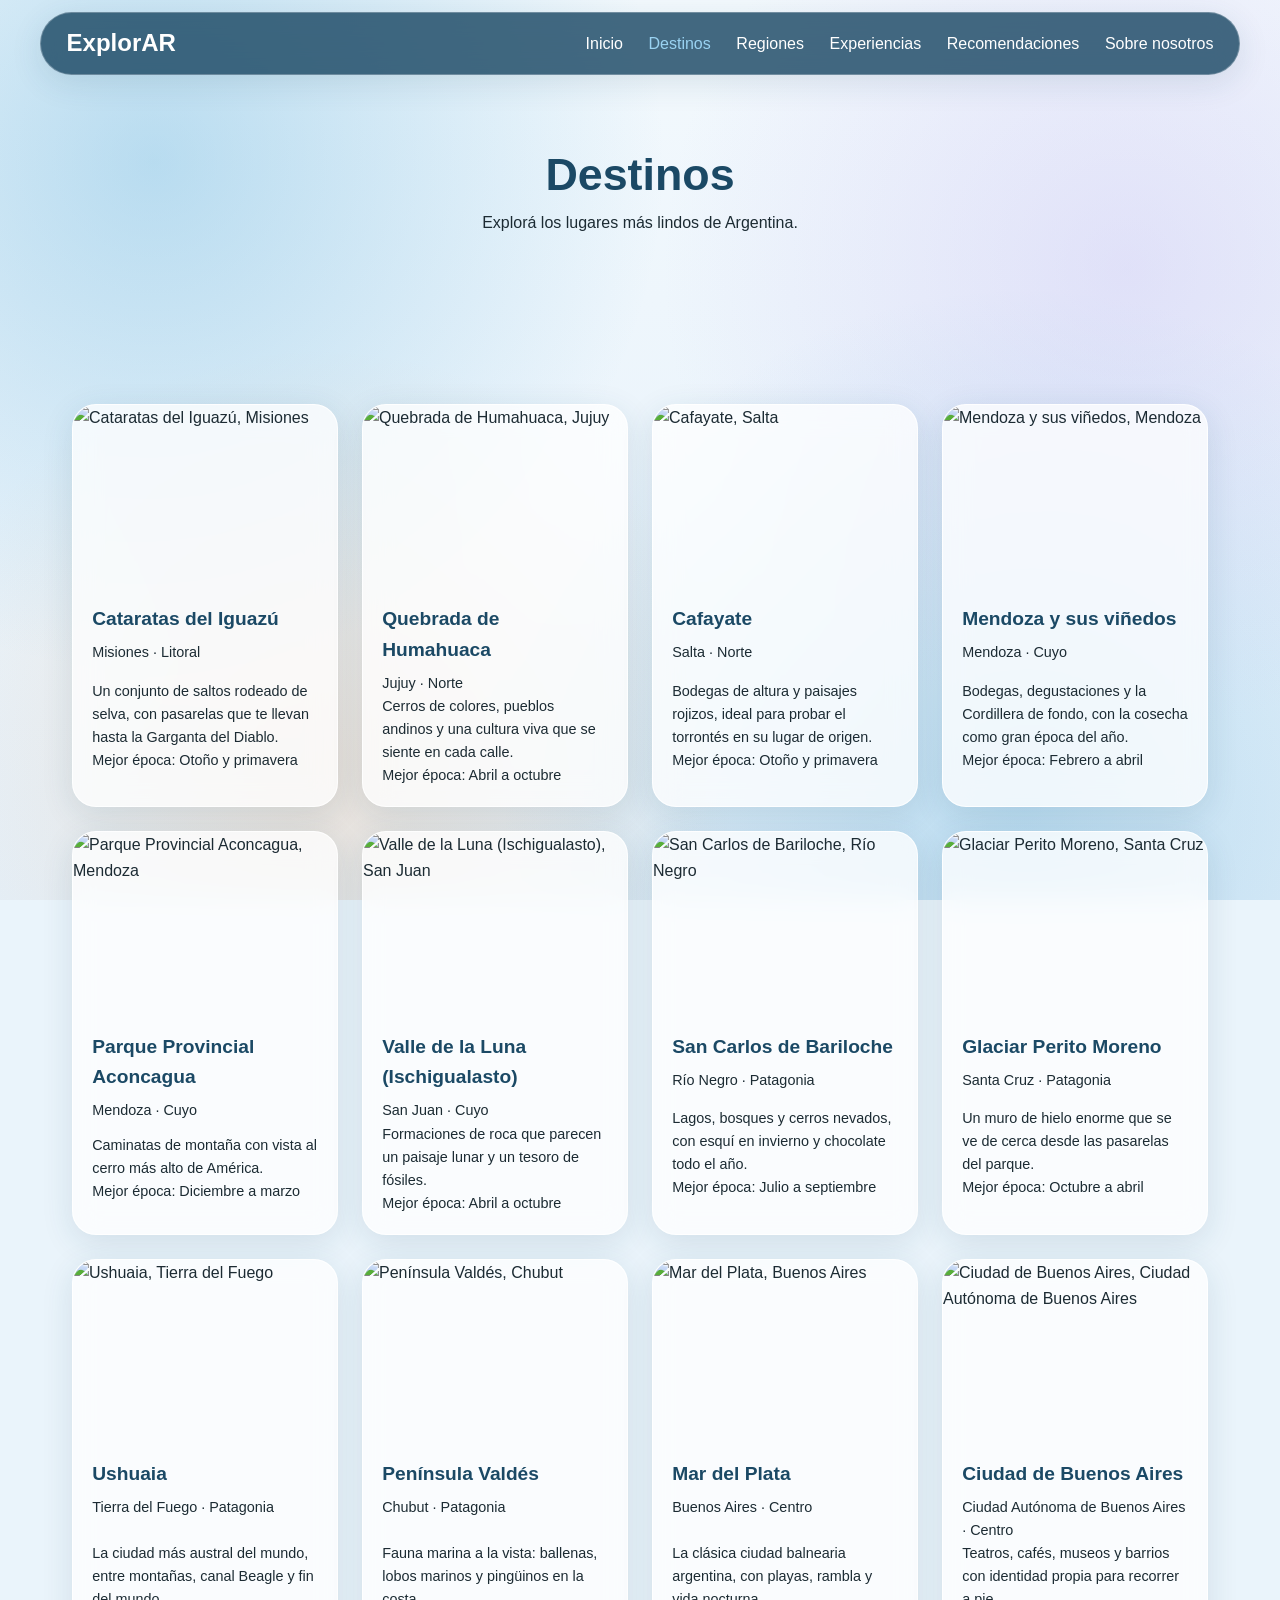
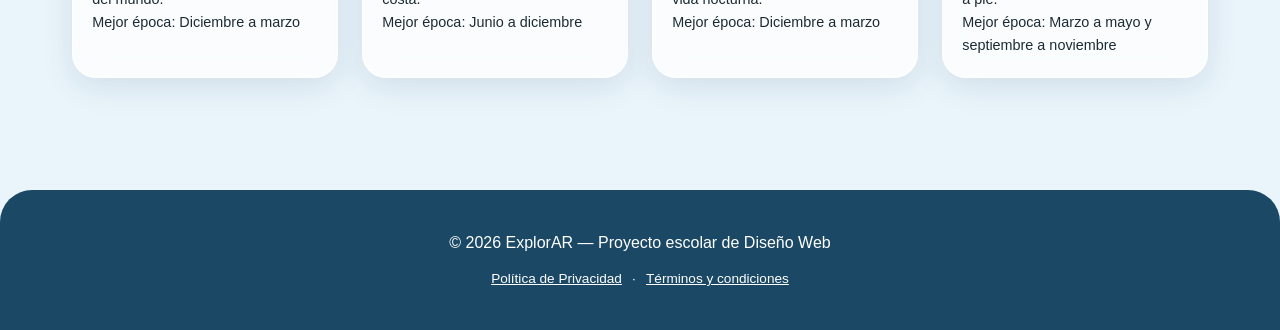
==== destinos.html @ 13de8ab7 "destinos" ====
<!DOCTYPE html>
<html lang="es">
<head>
<meta charset="UTF-8">
<meta name="viewport" content="width=device-width, initial-scale=1.0">
<title>Destinos - ExplorAR</title>
<link rel="icon" href="img/favicon.ico">
<link rel="stylesheet" href="style.css">
</head>
<body>

<header>
  <nav>
    <a href="index.html" class="logo">ExplorAR</a>
    <button class="menu-toggle" aria-label="Abrir menú">☰</button>
    <ul class="nav-links">
      <li><a href="index.html">Inicio</a></li>
      <li><a href="destinos.html" class="active">Destinos</a></li>
      <li><a href="regiones.html">Regiones</a></li>
      <li><a href="experiencias.html">Experiencias</a></li>
      <li><a href="recomendaciones.html">Recomendaciones</a></li>
      <li><a href="sobre-nosotros.html">Sobre nosotros</a></li>
    </ul>
  </nav>
</header>

<main>
  <section class="intro">
    <div class="section-intro">
      <h1>Destinos</h1>
      <p>Explorá los lugares más lindos de Argentina.</p>
    </div>
  </section>

  <section>
    <div class="card-grid" id="destinos-grid">
      <!-- se completa con JS -->
    </div>
  </section>
</main>

<footer>
  <p>&copy; 2026 ExplorAR — Proyecto escolar de Diseño Web</p>
  <div class="footer-links">
    <a href="privacidad.html">Política de Privacidad</a> ·
    <a href="terminos.html">Términos y condiciones</a>
  </div>
</footer>

<button id="volver-arriba" aria-label="Volver arriba">↑</button>

<script src="script.js"></script>
</body>
</html>
---- style.css ----
/* =========================================================
   EXPLORAR - style.css
   Estética: fondos translúcidos tipo "vidrio", burbujas de
   color y esquinas muy redondeadas.
   ========================================================= */

/* ===== RESET ===== */
* {
  margin: 0;
  padding: 0;
  box-sizing: border-box;
}

html {
  scroll-behavior: smooth;
}

body {
  font-family: 'Poppins', 'Segoe UI', sans-serif;
  color: var(--text-dark);
  background-color: #EAF4FB;
  line-height: 1.6;
  overflow-x: hidden;
  position: relative;
}

/* Burbujas de color detrás de todo el sitio.
   Sirven para que el efecto "vidrio" de las tarjetas se note. */
body::before {
  content: "";
  position: fixed;
  inset: 0;
  z-index: -1;
  background:
    radial-gradient(circle at 12% 18%, rgba(79,168,216,0.35) 0, transparent 38%),
    radial-gradient(circle at 88% 30%, rgba(190,175,240,0.30) 0, transparent 36%),
    radial-gradient(circle at 25% 85%, rgba(242,153,74,0.18) 0, transparent 34%),
    radial-gradient(circle at 80% 90%, rgba(79,168,216,0.28) 0, transparent 40%),
    linear-gradient(180deg, #F3F9FD 0%, #E4F0FA 100%);
}

img {
  max-width: 100%;
  display: block;
}

a {
  text-decoration: none;
  color: inherit;
}

ul {
  list-style: none;
}

button {
  font-family: inherit;
  cursor: pointer;
}

/* ===== PALETA DE COLORES ===== */
:root {
  --celeste-principal: #4FA8D8;
  --azul-profundo: #1B4965;
  --naranja-acento: #F2994A;
  --lavanda-suave: #BEAFF0;
  --gris-claro: #F4F7F9;
  --bg-light: #FFFFFF;
  --text-dark: #1C2B33;
  --text-light: #FFFFFF;

  /* Estilo "vidrio" */
  --vidrio: rgba(255, 255, 255, 0.55);
  --vidrio-fuerte: rgba(255, 255, 255, 0.75);
  --vidrio-borde: rgba(255, 255, 255, 0.85);
  --sombra-vidrio: 0 8px 32px rgba(27, 73, 101, 0.12);
  --radio-grande: 32px;
  --radio-medio: 24px;
}

/* ===== TIPOGRAFIA BASE ===== */
h1, h2, h3 {
  font-family: 'Poppins', sans-serif;
  font-weight: 600;
  color: var(--azul-profundo);
}

h1 { font-size: 2.8rem; }
h2 { font-size: 2rem; margin-bottom: 1rem; }
h3 { font-size: 1.2rem; }

p {
  font-size: 1rem;
  color: var(--text-dark);
}

/* ===== BOTONES (se mantienen igual que antes) ===== */
.btn-primary {
  display: inline-block;
  background-color: var(--naranja-acento);
  color: var(--text-light);
  padding: 0.8rem 1.8rem;
  border-radius: 30px;
  font-weight: 600;
  border: none;
  transition: background-color 0.3s ease;
}

.btn-primary:hover {
  background-color: var(--celeste-principal);
}

.btn-secondary {
  display: inline-block;
  background-color: transparent;
  color: var(--azul-profundo);
  border: 2px solid var(--azul-profundo);
  padding: 0.6rem 1.4rem;
  border-radius: 30px;
  font-weight: 600;
  transition: all 0.3s ease;
}

.btn-secondary:hover {
  background-color: var(--azul-profundo);
  color: var(--text-light);
}

/* accesibilidad: foco visible */
a:focus-visible, button:focus-visible, input:focus-visible, select:focus-visible {
  outline: 3px solid var(--naranja-acento);
  outline-offset: 2px;
}

/* ===== HEADER / NAV (cápsula flotante) ===== */
header {
  position: sticky;
  top: 12px;
  z-index: 100;
  width: calc(100% - 2rem);
  max-width: 1200px;
  margin: 12px auto 0;
  padding: 0.7rem 1.6rem;
  background-color: rgba(27, 73, 101, 0.82);
  backdrop-filter: blur(14px);
  -webkit-backdrop-filter: blur(14px);
  border: 1px solid rgba(255, 255, 255, 0.25);
  border-radius: 999px;
  box-shadow: var(--sombra-vidrio);
}

nav {
  display: flex;
  align-items: center;
  justify-content: space-between;
  position: relative;
}

.logo {
  font-size: 1.5rem;
  font-weight: 700;
  color: var(--text-light);
}

.nav-links {
  display: flex;
  gap: 1.6rem;
}

.nav-links a {
  color: var(--text-light);
  font-weight: 500;
  transition: color 0.3s ease;
}

.nav-links a:hover,
.nav-links a.active {
  color: #9AD3F2;
}

.menu-toggle {
  display: none;
  background: none;
  border: none;
  font-size: 1.8rem;
  color: var(--text-light);
}

@media (max-width: 768px) {
  header { padding: 0.6rem 1.2rem; }

  .menu-toggle { display: block; }

  .nav-links {
    display: none;
    flex-direction: column;
    position: absolute;
    top: calc(100% + 1rem);
    left: -0.6rem;
    right: -0.6rem;
    background-color: rgba(27, 73, 101, 0.92);
    backdrop-filter: blur(14px);
    -webkit-backdrop-filter: blur(14px);
    border-radius: var(--radio-medio);
    padding: 1.2rem 1.6rem;
    gap: 1rem;
    box-shadow: var(--sombra-vidrio);
  }

  .nav-links.active { display: flex; }
}

/* ===== FOOTER ===== */
footer {
  background-color: var(--azul-profundo);
  color: var(--text-light);
  text-align: center;
  padding: 2.5rem 2rem;
  margin-top: 3rem;
  border-radius: var(--radio-grande) var(--radio-grande) 0 0;
}

footer p { color: var(--text-light); }

.social-icons {
  display: flex;
  justify-content: center;
  gap: 1.2rem;
  margin-top: 1rem;
}

.social-icons a {
  color: var(--text-light);
  border: 1px solid var(--text-light);
  border-radius: 50%;
  width: 36px;
  height: 36px;
  display: flex;
  align-items: center;
  justify-content: center;
  font-size: 0.8rem;
  transition: background-color 0.3s ease;
}

.social-icons a:hover { background-color: var(--celeste-principal); }

.footer-links {
  margin-top: 0.8rem;
  font-size: 0.85rem;
}

.footer-links a { text-decoration: underline; margin: 0 0.4rem; }

/* ===== SECCIONES GENERALES ===== */
main section {
  padding: 4rem 2rem;
  max-width: 1200px;
  margin: 0 auto;
}

/* Sección "vidrio": panel translúcido redondeado */
main section.alt {
  background: var(--vidrio);
  backdrop-filter: blur(16px);
  -webkit-backdrop-filter: blur(16px);
  border: 1px solid var(--vidrio-borde);
  border-radius: var(--radio-grande);
  box-shadow: var(--sombra-vidrio);
  margin: 1.5rem auto;
  width: calc(100% - 2rem);
}

main section h2 { text-align: center; margin-bottom: 2.5rem; }

.section-intro {
  max-width: 700px;
  margin: 0 auto 2.5rem;
  text-align: center;
}

/* ===== HERO ===== */
/* "main section.hero" para ganarle a "main section" en especificidad */
main section.hero {
  width: calc(100% - 2rem);
  margin: 1.2rem auto 0;
  padding: 8rem 2rem;
  border-radius: var(--radio-grande);
  background: linear-gradient(rgba(27,73,101,0.55), rgba(27,73,101,0.55)),
              url('img/hero-bg.jpg') center/cover no-repeat;
  background-color: var(--azul-profundo);
  color: var(--text-light);
  text-align: center;
  box-shadow: var(--sombra-vidrio);
}

.hero h1 { color: var(--text-light); font-size: 3.5rem; font-weight: 500; }
.hero p { color: var(--text-light); font-size: 1.3rem; margin: 1rem 0 2rem; }

main section.page-hero {
  width: calc(100% - 2rem);
  margin: 1.2rem auto 0;
  padding: 4.5rem 2rem;
  border-radius: var(--radio-grande);
  background: linear-gradient(rgba(27,73,101,0.65), rgba(27,73,101,0.65)),
              url('img/hero-bg.jpg') center/cover no-repeat;
  background-color: var(--azul-profundo);
  color: var(--text-light);
  text-align: center;
  box-shadow: var(--sombra-vidrio);
}
.page-hero h1 { color: var(--text-light); font-weight: 500; }
.page-hero p { color: var(--text-light); }

/* ===== TARJETAS (vidrio) ===== */
.card-grid {
  display: grid;
  grid-template-columns: repeat(auto-fit, minmax(260px, 1fr));
  gap: 1.5rem;
}

.card {
  position: relative;
  background: var(--vidrio-fuerte);
  backdrop-filter: blur(14px);
  -webkit-backdrop-filter: blur(14px);
  border: 1px solid var(--vidrio-borde);
  border-radius: var(--radio-medio);
  overflow: hidden;
  box-shadow: var(--sombra-vidrio);
  transition: transform 0.3s ease;
  display: flex;
  flex-direction: column;
}

.card:hover { transform: translateY(-6px); }

.card img { height: 180px; width: 100%; object-fit: cover; }

.card-content { padding: 1.2rem; flex: 1; display: flex; flex-direction: column; }

.card-content h3 { color: var(--azul-profundo); margin-bottom: 0.4rem; }

.card-content p { font-size: 0.9rem; flex: 1; }

.card-meta {
  font-size: 0.8rem;
  color: #2A7BA8;
  font-weight: 600;
  margin-bottom: 0.4rem;
}

.card-content .btn-secondary,
.card-content .btn-primary {
  margin-top: 0.8rem;
  align-self: flex-start;
  font-size: 0.85rem;
  padding: 0.5rem 1.1rem;
}

/* Botón de favorito: burbuja de vidrio sobre la foto */
.fav-btn {
  position: absolute;
  top: 0.7rem;
  right: 0.7rem;
  z-index: 2;
  width: 38px;
  height: 38px;
  display: flex;
  align-items: center;
  justify-content: center;
  background: rgba(255, 255, 255, 0.7);
  backdrop-filter: blur(8px);
  -webkit-backdrop-filter: blur(8px);
  border: 1px solid var(--vidrio-borde);
  border-radius: 50%;
  font-size: 1.15rem;
  color: var(--azul-profundo);
}

/* ===== CTA FINAL ===== */
main section.cta {
  width: calc(100% - 2rem);
  margin: 1.5rem auto 0;
  text-align: center;
  background-color: var(--azul-profundo);
  color: var(--text-light);
  border-radius: var(--radio-grande);
}
.cta h2 { color: var(--text-light); }

/* ===== BUSCADOR Y FILTROS (destinos.html) ===== */
.filtros {
  display: flex;
  flex-wrap: wrap;
  gap: 0.8rem;
  margin: 0 auto 2rem;
  padding: 0.8rem;
  justify-content: center;
  background: var(--vidrio);
  backdrop-filter: blur(14px);
  -webkit-backdrop-filter: blur(14px);
  border: 1px solid var(--vidrio-borde);
  border-radius: 999px;
  box-shadow: var(--sombra-vidrio);
}

.filtros input,
.filtros select {
  padding: 0.6rem 1.1rem;
  border-radius: 999px;
  border: 1px solid rgba(27, 73, 101, 0.2);
  background: rgba(255, 255, 255, 0.8);
  font-size: 0.95rem;
  color: var(--text-dark);
}

.filtros input { flex: 1; min-width: 200px; }

@media (max-width: 700px) {
  .filtros { border-radius: var(--radio-medio); }
}

.no-resultados {
  text-align: center;
  padding: 2rem;
  color: var(--azul-profundo);
  font-weight: 600;
}

/* ===== REGIONES ===== */
.region-card {
  background: var(--vidrio-fuerte);
  backdrop-filter: blur(14px);
  -webkit-backdrop-filter: blur(14px);
  border: 1px solid var(--vidrio-borde);
  border-radius: var(--radio-grande);
  overflow: hidden;
  box-shadow: var(--sombra-vidrio);
  margin-bottom: 1.5rem;
  display: grid;
  grid-template-columns: 1fr 1.4fr;
}

.region-card img { height: 100%; object-fit: cover; }

.region-card .region-content { padding: 1.8rem; }

.region-card .region-content ul { margin: 0.8rem 0; padding-left: 1.2rem; list-style: disc; }

@media (max-width: 700px) {
  .region-card { grid-template-columns: 1fr; }
  .region-card img { height: 200px; }
}

/* ===== EXPERIENCIAS ===== */
.experiencia-tabs {
  display: flex;
  flex-wrap: wrap;
  justify-content: center;
  gap: 0.7rem;
  margin-bottom: 2.5rem;
}

.tab-btn {
  background: var(--vidrio-fuerte);
  border: 1px solid var(--vidrio-borde);
  padding: 0.6rem 1.2rem;
  border-radius: 999px;
  font-weight: 600;
  color: var(--azul-profundo);
  transition: background-color 0.3s ease, color 0.3s ease;
}

.tab-btn:hover { background: rgba(79, 168, 216, 0.25); }

.tab-btn.active {
  background-color: var(--azul-profundo);
  color: var(--text-light);
  border-color: var(--azul-profundo);
}

/* ===== ENCONTRA TU DESTINO ===== */
.finder {
  background: var(--vidrio);
  backdrop-filter: blur(16px);
  -webkit-backdrop-filter: blur(16px);
  border: 1px solid var(--vidrio-borde);
  border-radius: var(--radio-grande);
  box-shadow: var(--sombra-vidrio);
  padding: 2.5rem;
}

.finder-form {
  display: grid;
  grid-template-columns: repeat(auto-fit, minmax(180px, 1fr));
  gap: 1.2rem;
  margin-bottom: 2rem;
}

.finder-form label {
  display: block;
  font-weight: 600;
  margin-bottom: 0.4rem;
  color: var(--azul-profundo);
  font-size: 0.9rem;
}

.finder-form select {
  width: 100%;
  padding: 0.7rem 1rem;
  border-radius: 999px;
  border: 1px solid rgba(27, 73, 101, 0.2);
  background: rgba(255, 255, 255, 0.85);
  color: var(--text-dark);
}

.finder-actions { text-align: center; }

#finder-resultados { margin-top: 2rem; }

/* ===== RECOMENDACIONES ===== */
.recomendacion {
  display: grid;
  grid-template-columns: 1fr 1.6fr;
  gap: 1.5rem;
  background: var(--vidrio-fuerte);
  backdrop-filter: blur(14px);
  -webkit-backdrop-filter: blur(14px);
  border: 1px solid var(--vidrio-borde);
  border-radius: var(--radio-grande);
  box-shadow: var(--sombra-vidrio);
  padding: 1.5rem;
  margin-bottom: 1.5rem;
}

.recomendacion img { border-radius: var(--radio-medio); height: 100%; object-fit: cover; }

.recomendacion .autor {
  font-size: 0.85rem;
  font-style: italic;
  color: #2A7BA8;
  margin-top: 0.5rem;
}

@media (max-width: 700px) {
  .recomendacion { grid-template-columns: 1fr; }
  .recomendacion img { height: 200px; }
}

/* ===== SOBRE NOSOTROS ===== */
.equipo-grid {
  display: grid;
  grid-template-columns: repeat(auto-fit, minmax(240px, 1fr));
  gap: 1.5rem;
}

.integrante {
  text-align: center;
  background: var(--vidrio-fuerte);
  backdrop-filter: blur(14px);
  -webkit-backdrop-filter: blur(14px);
  border: 1px solid var(--vidrio-borde);
  border-radius: var(--radio-grande);
  box-shadow: var(--sombra-vidrio);
  padding: 1.8rem 1.5rem;
}

.avatar {
  width: 100px;
  height: 100px;
  border-radius: 50%;
  background: linear-gradient(135deg, var(--celeste-principal), var(--lavanda-suave));
  color: var(--text-light);
  display: flex;
  align-items: center;
  justify-content: center;
  font-size: 2rem;
  font-weight: 700;
  margin: 0 auto 1rem;
}

.integrante .rol {
  color: #B85E0F;
  font-weight: 600;
  font-size: 0.9rem;
  margin-bottom: 0.5rem;
}

.frase-final {
  text-align: center;
  font-size: 1.3rem;
  font-style: italic;
  color: var(--azul-profundo);
  margin-top: 3rem;
}

/* ===== PRIVACIDAD / TERMINOS ===== */
.legal h2 { text-align: left; margin-top: 2rem; }
.legal p, .legal ul { margin-bottom: 1rem; }
.legal ul { padding-left: 1.4rem; list-style: disc; }

/* ===== VIDEO RESPONSIVE ===== */
.video-wrapper {
  position: relative;
  padding-bottom: 56.25%;
  height: 0;
  overflow: hidden;
  border-radius: var(--radio-grande);
  max-width: 800px;
  margin: 0 auto;
  box-shadow: var(--sombra-vidrio);
}

.video-wrapper iframe {
  position: absolute;
  top: 0; left: 0;
  width: 100%; height: 100%;
  border: none;
}

/* ===== BOTON VOLVER ARRIBA ===== */
#volver-arriba {
  position: fixed;
  bottom: 1.5rem;
  right: 1.5rem;
  background-color: var(--naranja-acento);
  color: var(--text-light);
  border: none;
  width: 46px;
  height: 46px;
  border-radius: 50%;
  font-size: 1.2rem;
  display: none;
  z-index: 200;
  box-shadow: var(--sombra-vidrio);
}

#volver-arriba.visible { display: block; }

/* ===== MODAL ===== */
.modal-overlay {
  display: none;
  position: fixed;
  inset: 0;
  background-color: rgba(27, 73, 101, 0.45);
  backdrop-filter: blur(6px);
  -webkit-backdrop-filter: blur(6px);
  align-items: center;
  justify-content: center;
  z-index: 300;
  padding: 1rem;
}

.modal-overlay.visible { display: flex; }

.modal-box {
  background: rgba(255, 255, 255, 0.88);
  backdrop-filter: blur(16px);
  -webkit-backdrop-filter: blur(16px);
  border: 1px solid var(--vidrio-borde);
  border-radius: var(--radio-grande);
  max-width: 500px;
  width: 100%;
  padding: 1.5rem;
  position: relative;
  max-height: 85vh;
  overflow-y: auto;
  box-shadow: var(--sombra-vidrio);
}

.modal-close {
  position: absolute;
  top: 0.8rem;
  right: 0.8rem;
  z-index: 2;
  width: 36px;
  height: 36px;
  background: rgba(255, 255, 255, 0.8);
  border: none;
  border-radius: 50%;
  font-size: 1.1rem;
  color: var(--azul-profundo);
}

.modal-box img {
  border-radius: var(--radio-medio);
  margin-bottom: 1rem;
  height: 220px;
  width: 100%;
  object-fit: cover;
}

/* ===== RESPALDO si el navegador no soporta backdrop-filter ===== */
@supports not ((backdrop-filter: blur(1px)) or (-webkit-backdrop-filter: blur(1px))) {
  :root {
    --vidrio: rgba(255, 255, 255, 0.85);
    --vidrio-fuerte: rgba(255, 255, 255, 0.95);
  }
}

/* ===== MOVIMIENTO REDUCIDO (accesibilidad) ===== */
@media (prefers-reduced-motion: reduce) {
  * { transition: none !important; scroll-behavior: auto !important; }
}
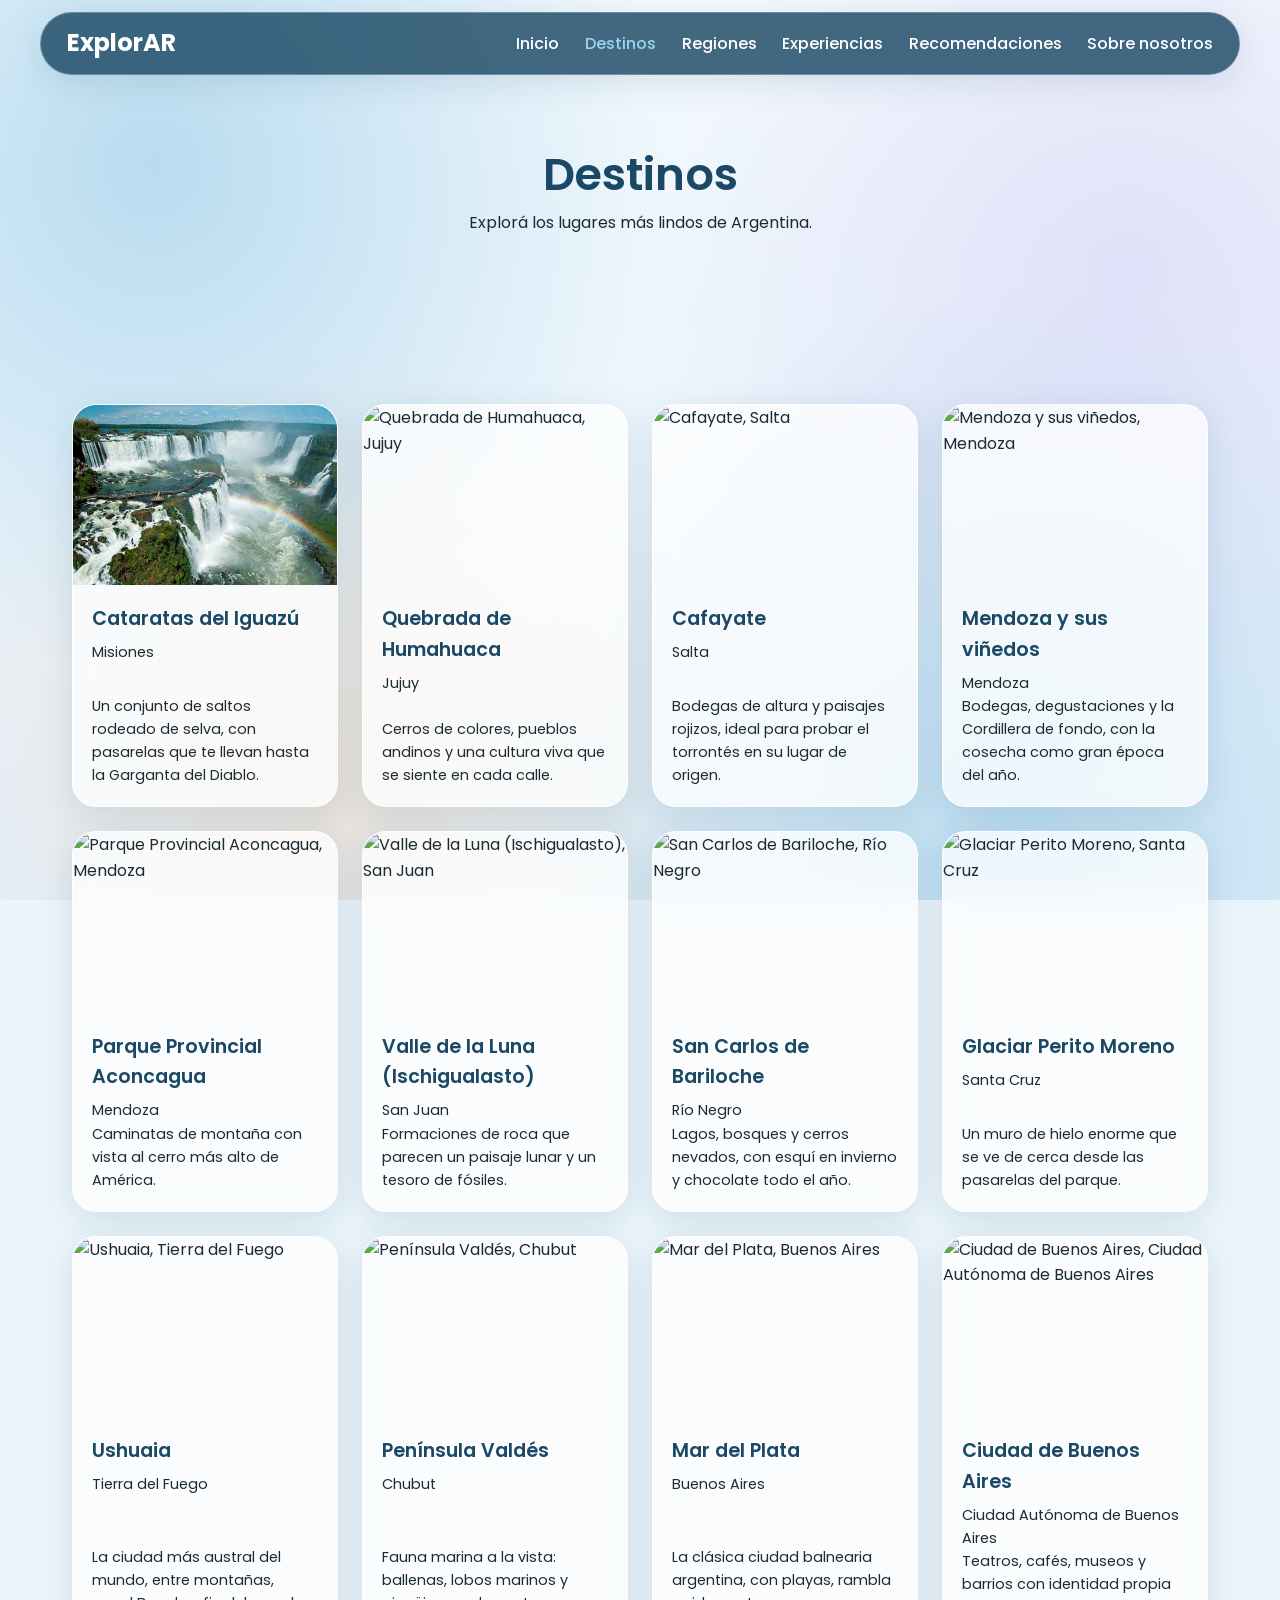
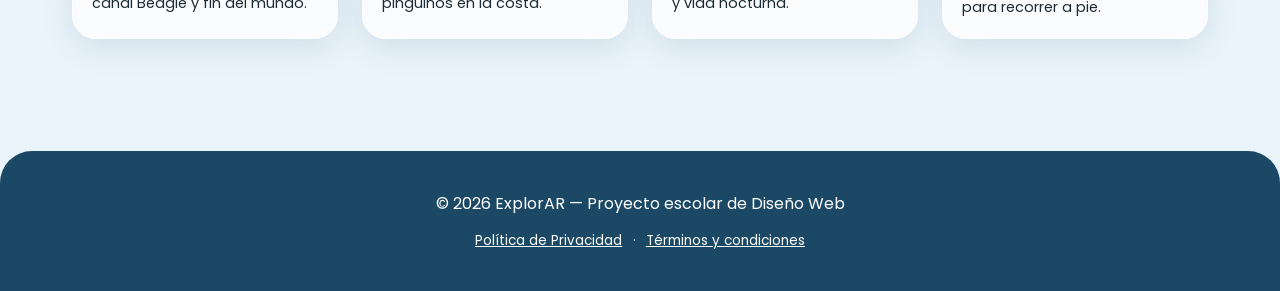
==== commit 21ddccf3: "code" ====
--- a/destinos.html
+++ b/destinos.html
@@ -6,6 +6,9 @@
 <title>Destinos - ExplorAR</title>
 <link rel="icon" href="img/favicon.ico">
 <link rel="stylesheet" href="style.css">
+<link rel="preconnect" href="https://fonts.googleapis.com">
+<link rel="preconnect" href="https://fonts.gstatic.com" crossorigin>
+<link href="https://fonts.googleapis.com/css2?family=Nunito:wght@400;600&family=Poppins:wght@600;700&display=swap" rel="stylesheet">
 </head>
 <body>
 
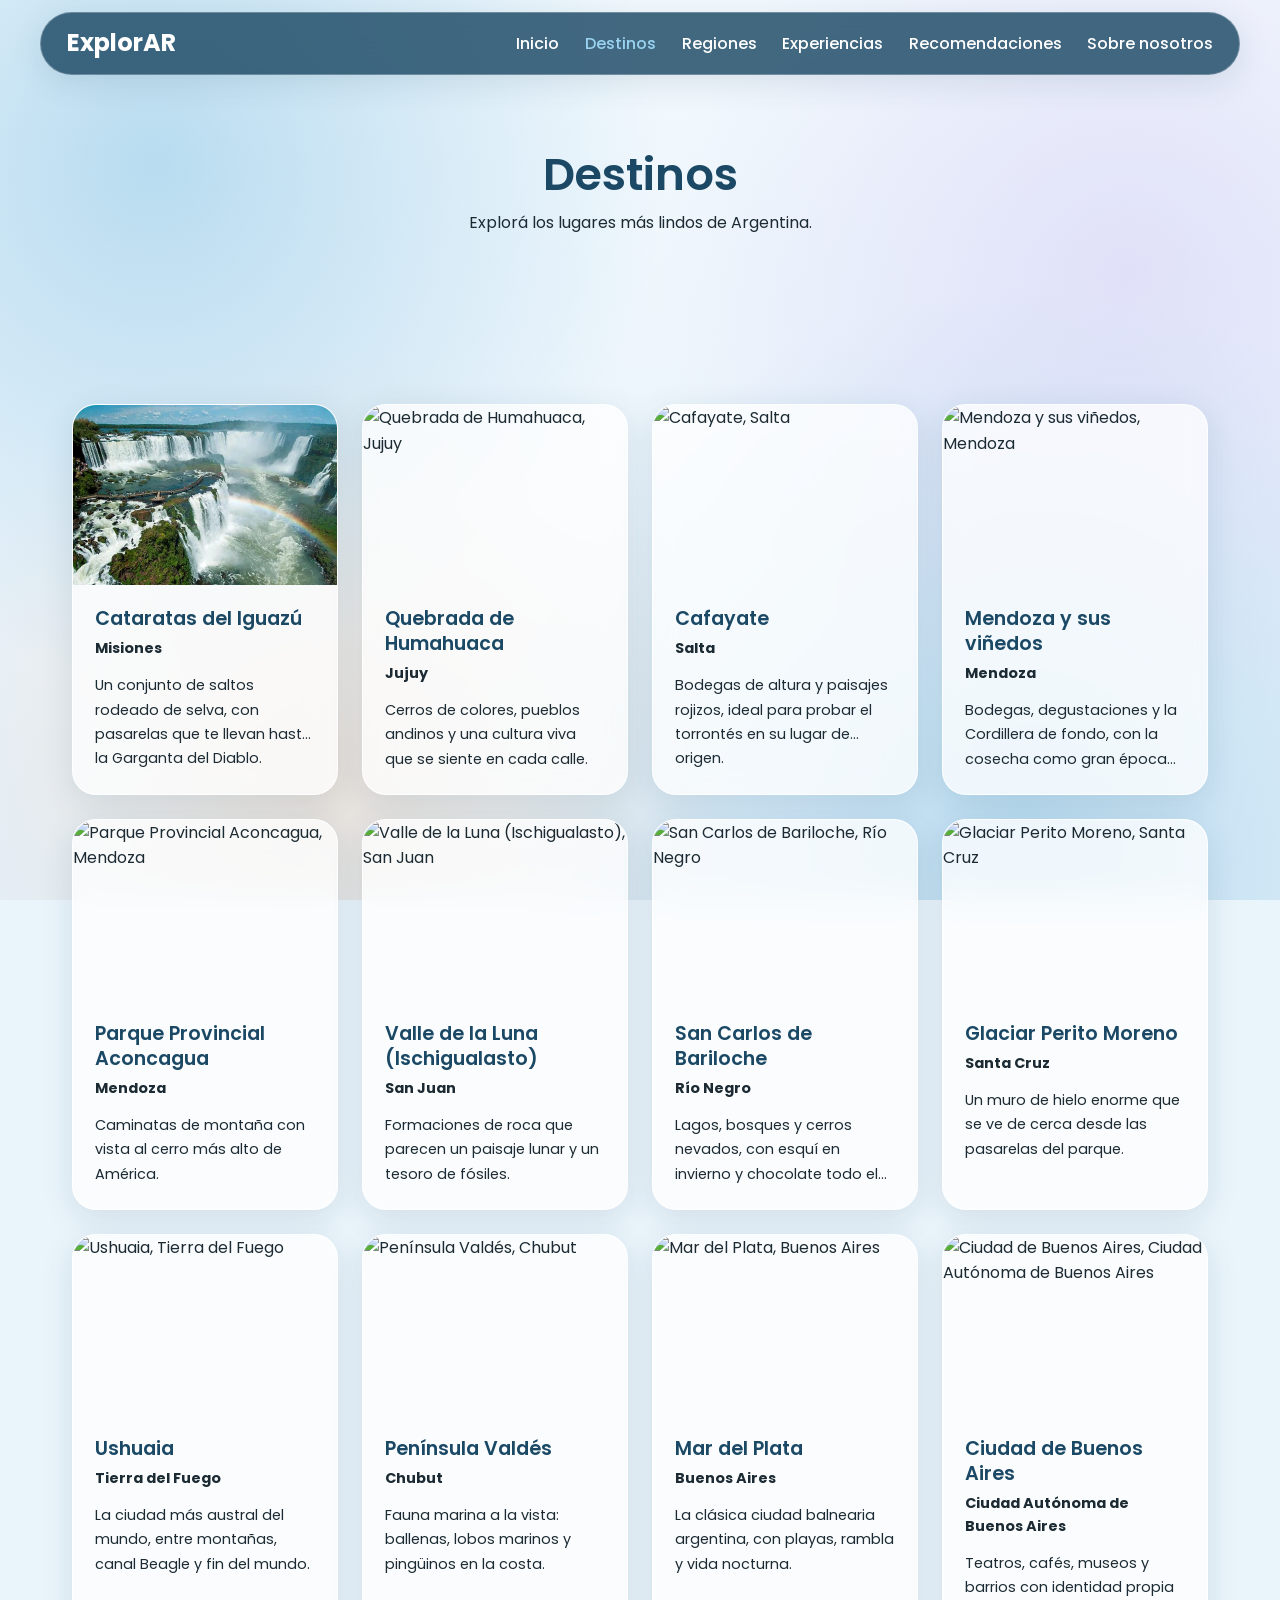
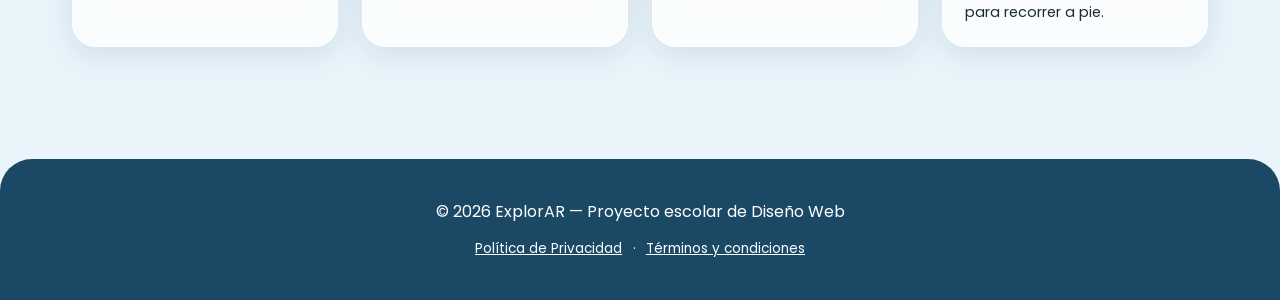
==== commit f0d47aa7: "nueva fuente" ====
--- a/destinos.html
+++ b/destinos.html
@@ -8,7 +8,7 @@
 <link rel="stylesheet" href="style.css">
 <link rel="preconnect" href="https://fonts.googleapis.com">
 <link rel="preconnect" href="https://fonts.gstatic.com" crossorigin>
-<link href="https://fonts.googleapis.com/css2?family=Nunito:wght@400;600&family=Poppins:wght@600;700&display=swap" rel="stylesheet">
+<link href="https://fonts.googleapis.com/css2?family=Poppins:wght@400;500;600;700&display=swap" rel="stylesheet">
 </head>
 <body>
 
--- a/style.css
+++ b/style.css
@@ -1,5 +1,3 @@
-
-
 /* =========================================================
    EXPLORAR - style.css
    Estética: fondos translúcidos tipo "vidrio", burbujas de
@@ -338,11 +336,30 @@
 
 .card img { height: 180px; width: 100%; object-fit: cover; }
 
-.card-content { padding: 1.2rem; flex: 1; display: flex; flex-direction: column; }
-
-.card-content h3 { color: var(--azul-profundo); margin-bottom: 0.4rem; }
-
-.card-content p { font-size: 0.9rem; flex: 1; }
+.card-content { padding: 1.4rem; flex: 1; display: flex; flex-direction: column; }
+
+.card-content h3 { color: var(--azul-profundo); margin-bottom: 0.3rem; line-height: 1.3; }
+
+/* CAMBIO: antes era "font-size: 0.9rem; flex: 1;" y el flex:1 estiraba
+   todos los párrafos y los separaba de forma despareja */
+.card-content p { font-size: 0.9rem; }
+
+/* NUEVO: la provincia, en negrita y con aire alrededor */
+.card-content .card-provincia {
+  font-weight: 700;
+  margin-bottom: 0.8rem;
+}
+
+/* NUEVO: el resumen, con más interlineado y cortado a 3 líneas */
+.card-content .card-descripcion {
+  flex: 1;
+  line-height: 1.7;
+  display: -webkit-box;
+  -webkit-line-clamp: 3;
+  line-clamp: 3;
+  -webkit-box-orient: vertical;
+  overflow: hidden;
+}
 
 .card-meta {
   font-size: 0.8rem;
@@ -703,5 +720,4 @@
 /* ===== MOVIMIENTO REDUCIDO (accesibilidad) ===== */
 @media (prefers-reduced-motion: reduce) {
   * { transition: none !important; scroll-behavior: auto !important; }
-}
-
+}
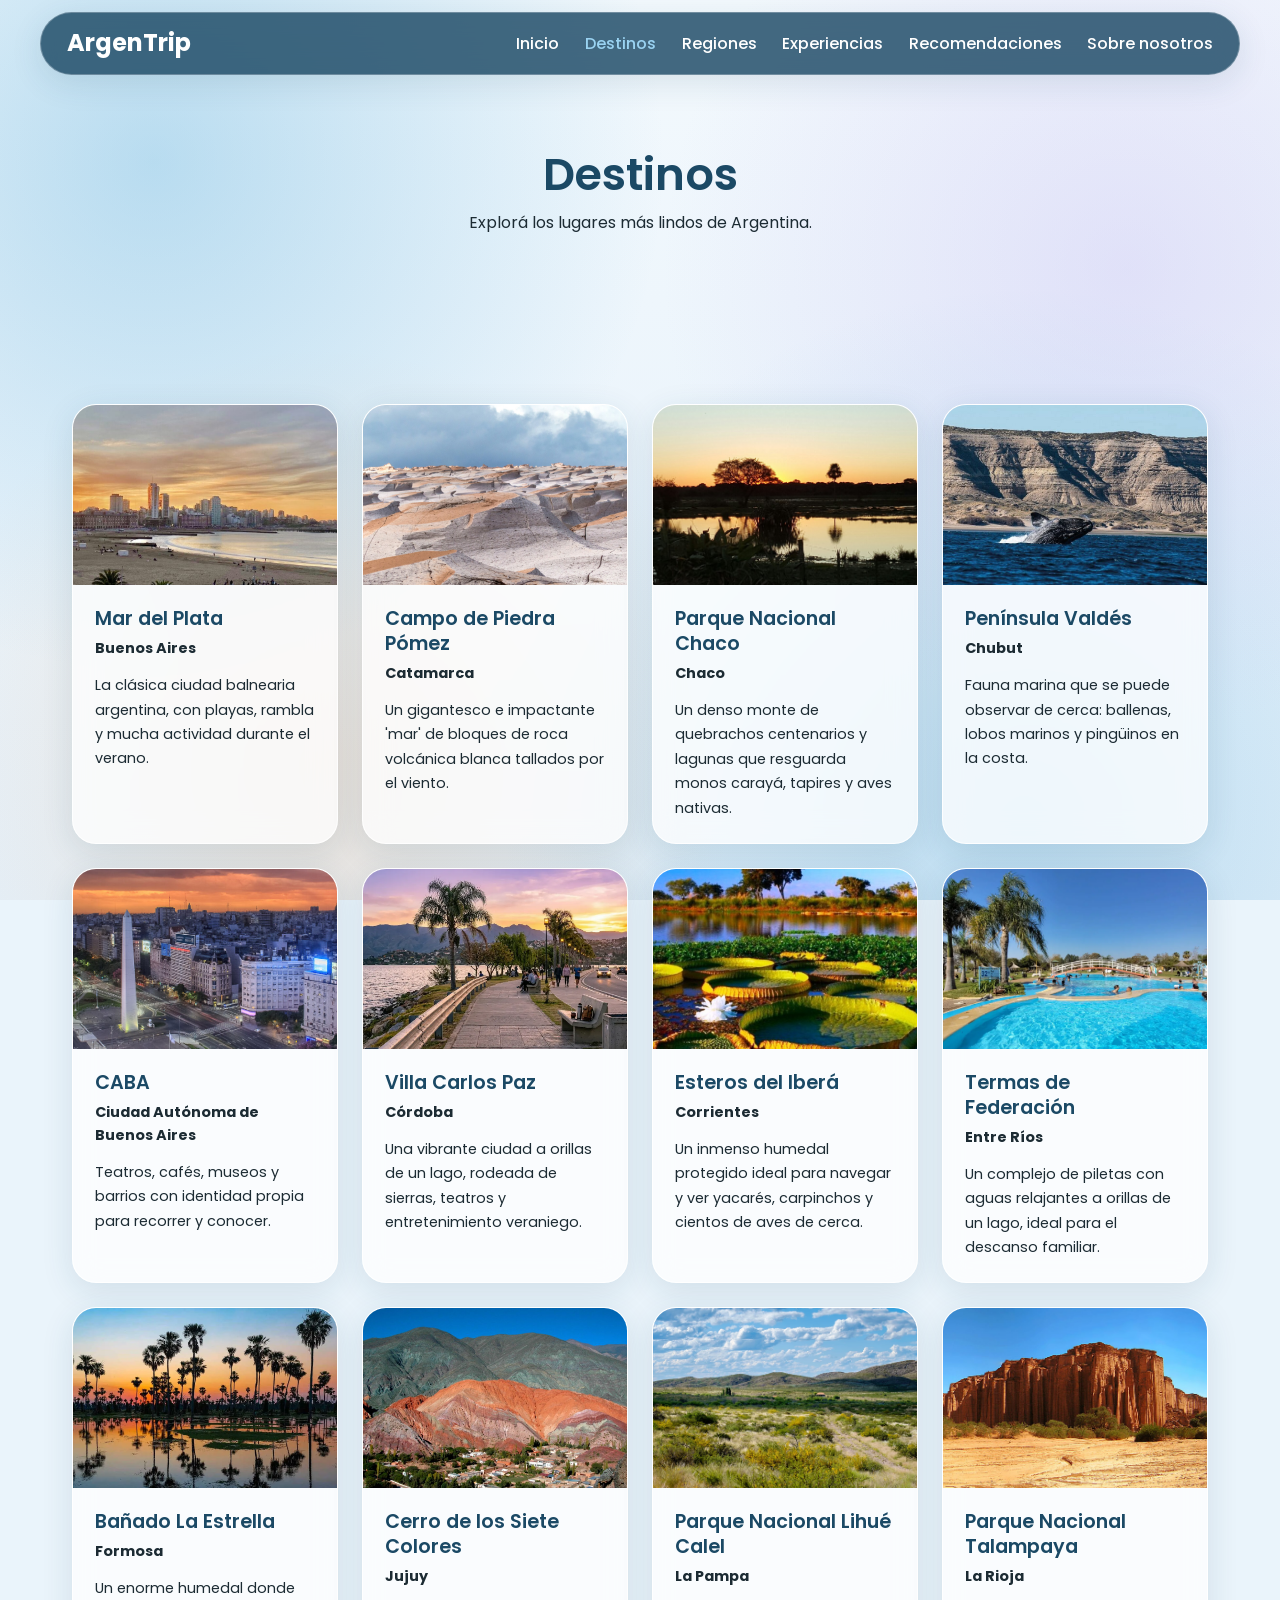
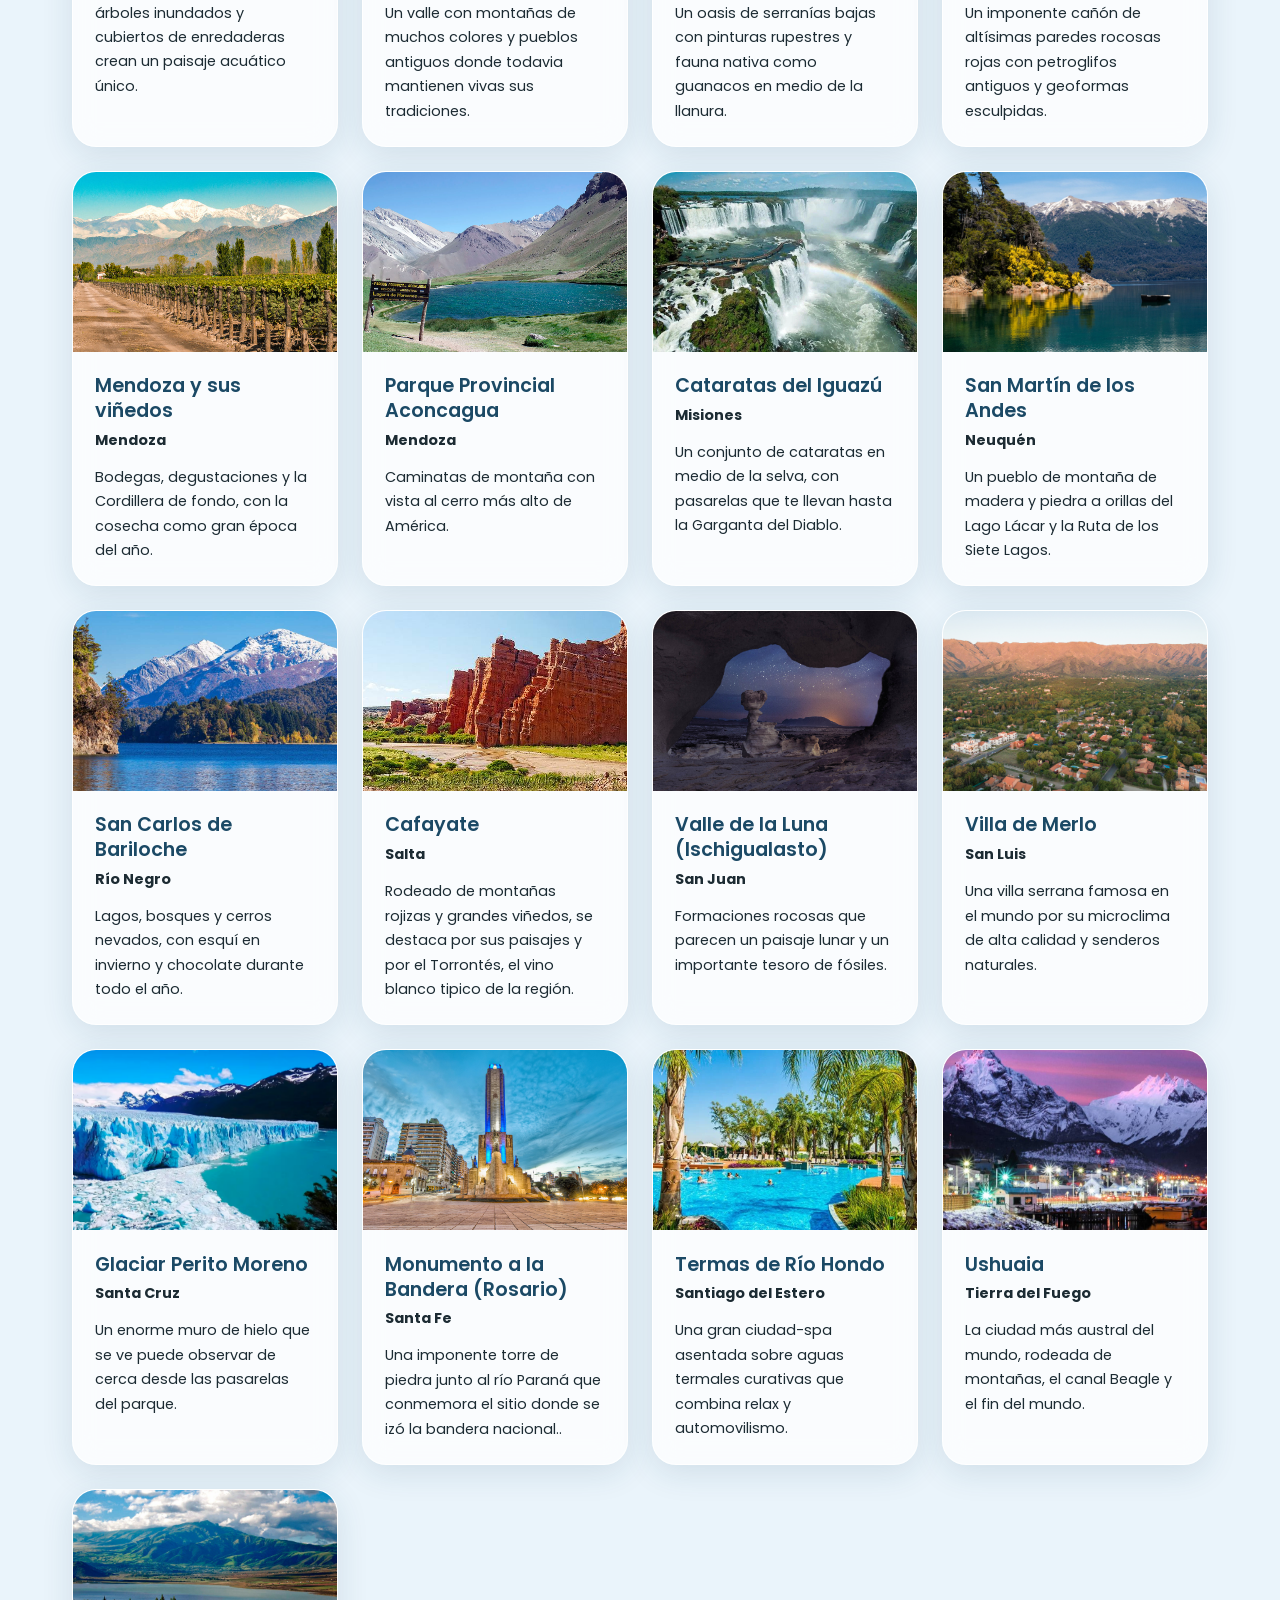
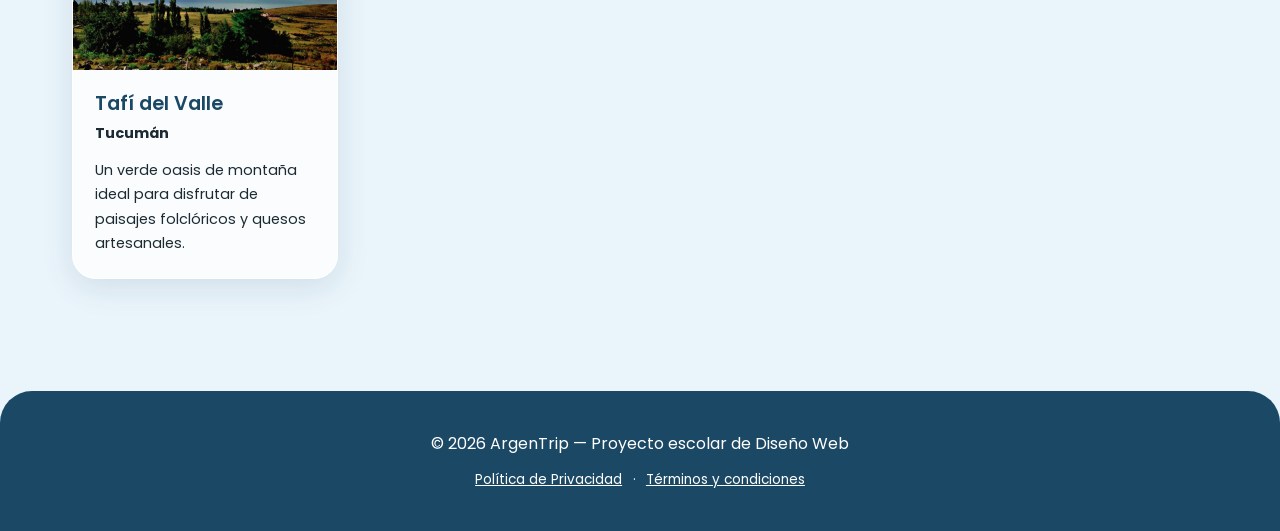
==== commit 7726fa20: "cambio de nombre" ====
--- a/destinos.html
+++ b/destinos.html
@@ -3,7 +3,7 @@
 <head>
 <meta charset="UTF-8">
 <meta name="viewport" content="width=device-width, initial-scale=1.0">
-<title>Destinos - ExplorAR</title>
+<title>Destinos - ArgenTrip</title>
 <link rel="icon" href="img/favicon.ico">
 <link rel="stylesheet" href="style.css">
 <link rel="preconnect" href="https://fonts.googleapis.com">
@@ -14,7 +14,7 @@
 
 <header>
   <nav>
-    <a href="index.html" class="logo">ExplorAR</a>
+    <a href="index.html" class="logo">ArgenTrip</a>
     <button class="menu-toggle" aria-label="Abrir menú">☰</button>
     <ul class="nav-links">
       <li><a href="index.html">Inicio</a></li>
@@ -43,7 +43,7 @@
 </main>
 
 <footer>
-  <p>&copy; 2026 ExplorAR — Proyecto escolar de Diseño Web</p>
+  <p>&copy; 2026 ArgenTrip — Proyecto escolar de Diseño Web</p>
   <div class="footer-links">
     <a href="privacidad.html">Política de Privacidad</a> ·
     <a href="terminos.html">Términos y condiciones</a>
--- a/style.css
+++ b/style.css
@@ -1,10 +1,7 @@
 /* =========================================================
    EXPLORAR - style.css
-   Estética: fondos translúcidos tipo "vidrio", burbujas de
-   color y esquinas muy redondeadas.
    ========================================================= */
 
-/* ===== RESET ===== */
 * {
   margin: 0;
   padding: 0;
@@ -24,8 +21,7 @@
   position: relative;
 }
 
-/* Burbujas de color detrás de todo el sitio.
-   Sirven para que el efecto "vidrio" de las tarjetas se note. */
+/* Burbujas de color detrás de todo el sitio. Sirven para que el efecto "vidrio" de las tarjetas se note. */
 body::before {
   content: "";
   position: fixed;
@@ -69,7 +65,6 @@
   --text-dark: #1C2B33;
   --text-light: #FFFFFF;
 
-  /* Estilo "vidrio" */
   --vidrio: rgba(255, 255, 255, 0.55);
   --vidrio-fuerte: rgba(255, 255, 255, 0.75);
   --vidrio-borde: rgba(255, 255, 255, 0.85);
@@ -78,7 +73,6 @@
   --radio-medio: 24px;
 }
 
-/* ===== TIPOGRAFIA BASE ===== */
 h1, h2, h3 {
   font-family: 'Poppins', sans-serif;
   font-weight: 600;
@@ -94,7 +88,7 @@
   color: var(--text-dark);
 }
 
-/* ===== BOTONES (se mantienen igual que antes) ===== */
+/* ===== BOTONES ===== */
 .btn-primary {
   display: inline-block;
   background-color: var(--naranja-acento);
@@ -132,7 +126,7 @@
   outline-offset: 2px;
 }
 
-/* ===== HEADER / NAV (cápsula flotante) ===== */
+/* ===== HEADER / NAV ===== */
 header {
   position: sticky;
   top: 12px;
@@ -251,14 +245,12 @@
 
 .footer-links a { text-decoration: underline; margin: 0 0.4rem; }
 
-/* ===== SECCIONES GENERALES ===== */
 main section {
   padding: 4rem 2rem;
   max-width: 1200px;
   margin: 0 auto;
 }
 
-/* Sección "vidrio": panel translúcido redondeado */
 main section.alt {
   background: var(--vidrio);
   backdrop-filter: blur(16px);
@@ -278,8 +270,6 @@
   text-align: center;
 }
 
-/* ===== HERO ===== */
-/* "main section.hero" para ganarle a "main section" en especificidad */
 main section.hero {
   width: calc(100% - 2rem);
   margin: 1.2rem auto 0;
@@ -311,7 +301,7 @@
 .page-hero h1 { color: var(--text-light); font-weight: 500; }
 .page-hero p { color: var(--text-light); }
 
-/* ===== TARJETAS (vidrio) ===== */
+/* ===== TARJETAS ===== */
 .card-grid {
   display: grid;
   grid-template-columns: repeat(auto-fit, minmax(260px, 1fr));
@@ -340,27 +330,19 @@
 
 .card-content h3 { color: var(--azul-profundo); margin-bottom: 0.3rem; line-height: 1.3; }
 
-/* CAMBIO: antes era "font-size: 0.9rem; flex: 1;" y el flex:1 estiraba
-   todos los párrafos y los separaba de forma despareja */
 .card-content p { font-size: 0.9rem; }
 
-/* NUEVO: la provincia, en negrita y con aire alrededor */
+/* La provincia en negrita*/
 .card-content .card-provincia {
   font-weight: 700;
   margin-bottom: 0.8rem;
 }
 
-/* NUEVO: el resumen, con más interlineado y cortado a 3 líneas */
+
 .card-content .card-descripcion {
   flex: 1;
   line-height: 1.7;
-  display: -webkit-box;
-  -webkit-line-clamp: 3;
-  line-clamp: 3;
-  -webkit-box-orient: vertical;
-  overflow: hidden;
-}
-
+}
 .card-meta {
   font-size: 0.8rem;
   color: #2A7BA8;
@@ -376,27 +358,7 @@
   padding: 0.5rem 1.1rem;
 }
 
-/* Botón de favorito: burbuja de vidrio sobre la foto */
-.fav-btn {
-  position: absolute;
-  top: 0.7rem;
-  right: 0.7rem;
-  z-index: 2;
-  width: 38px;
-  height: 38px;
-  display: flex;
-  align-items: center;
-  justify-content: center;
-  background: rgba(255, 255, 255, 0.7);
-  backdrop-filter: blur(8px);
-  -webkit-backdrop-filter: blur(8px);
-  border: 1px solid var(--vidrio-borde);
-  border-radius: 50%;
-  font-size: 1.15rem;
-  color: var(--azul-profundo);
-}
-
-/* ===== CTA FINAL ===== */
+
 main section.cta {
   width: calc(100% - 2rem);
   margin: 1.5rem auto 0;
@@ -709,7 +671,6 @@
   object-fit: cover;
 }
 
-/* ===== RESPALDO si el navegador no soporta backdrop-filter ===== */
 @supports not ((backdrop-filter: blur(1px)) or (-webkit-backdrop-filter: blur(1px))) {
   :root {
     --vidrio: rgba(255, 255, 255, 0.85);
@@ -717,7 +678,6 @@
   }
 }
 
-/* ===== MOVIMIENTO REDUCIDO (accesibilidad) ===== */
 @media (prefers-reduced-motion: reduce) {
   * { transition: none !important; scroll-behavior: auto !important; }
 }
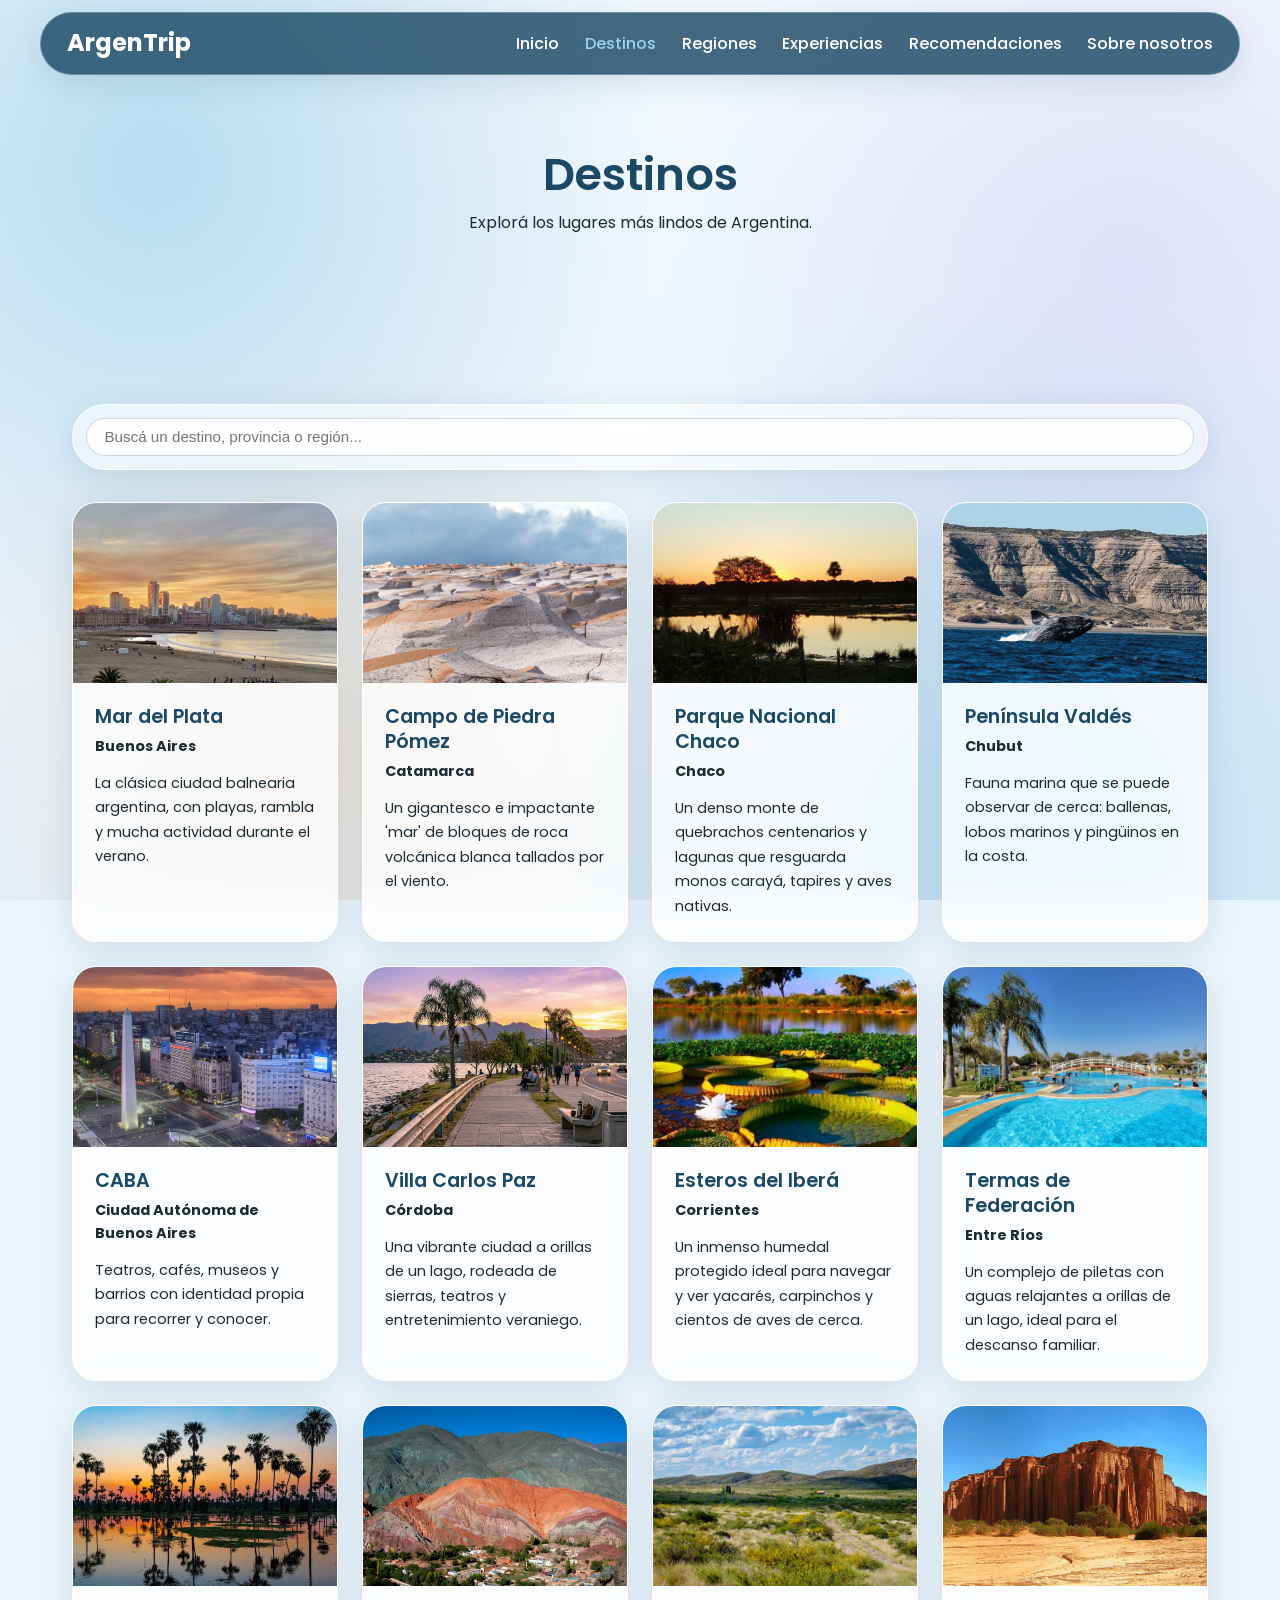
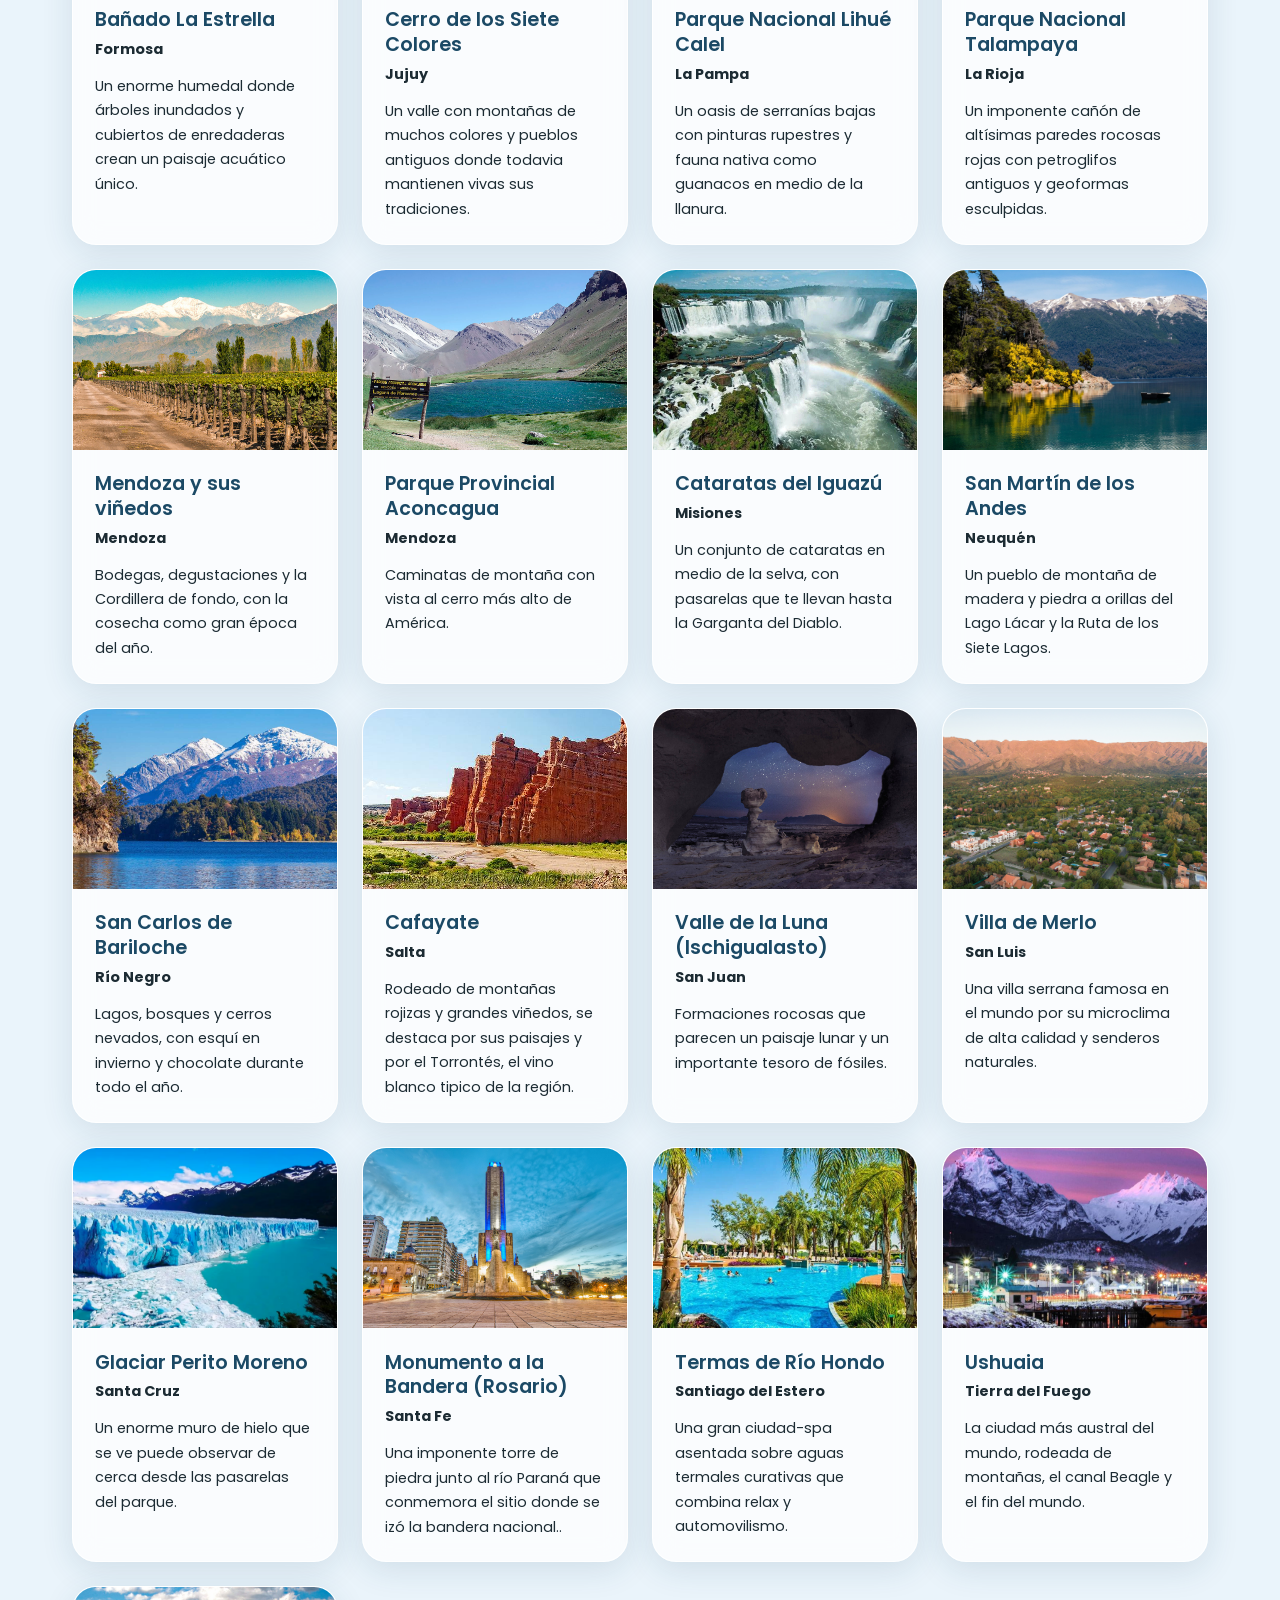
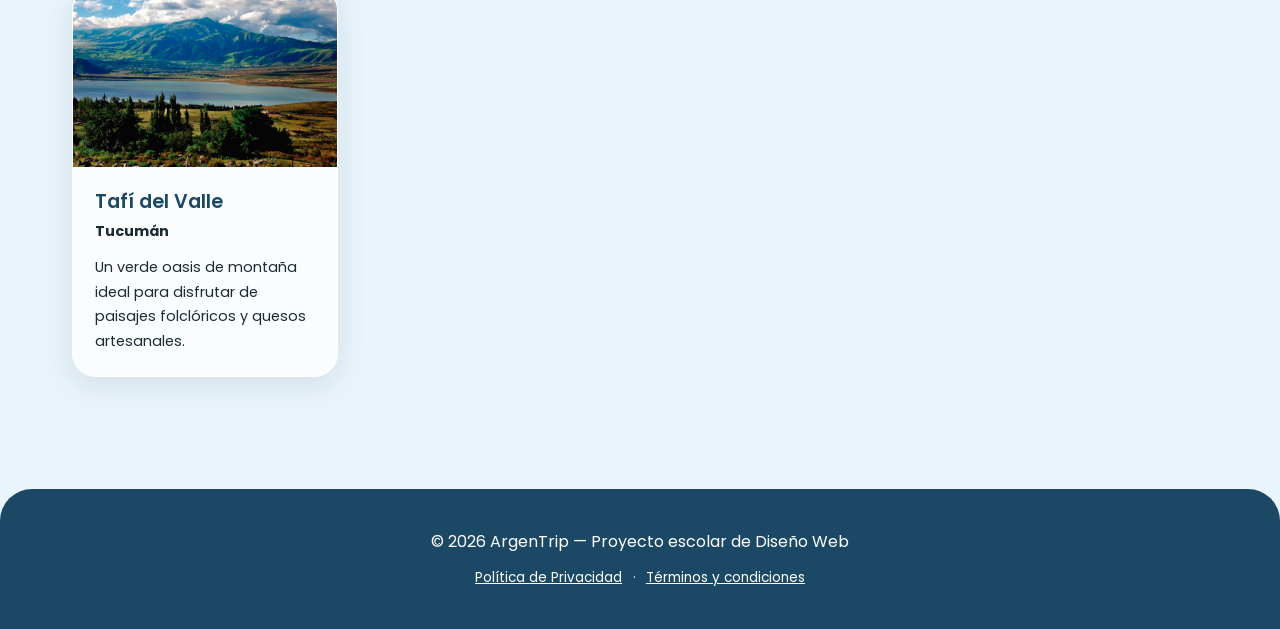
==== commit ca86d1f2: "barra de busqueda" ====
--- a/destinos.html
+++ b/destinos.html
@@ -35,12 +35,14 @@
     </div>
   </section>
 
-  <section>
-    <div class="card-grid" id="destinos-grid">
-      <!-- se completa con JS -->
-    </div>
-  </section>
-</main>
+<section>
+<div class="filtros">
+  <input type="search" id="buscador" placeholder="Buscá un destino, provincia o región..." aria-label="Buscar destinos">
+</div>
+
+<div class="card-grid" id="destinos-grid">
+</div>
+</section>
 
 <footer>
   <p>&copy; 2026 ArgenTrip — Proyecto escolar de Diseño Web</p>
--- a/style.css
+++ b/style.css
@@ -406,6 +406,7 @@
   padding: 2rem;
   color: var(--azul-profundo);
   font-weight: 600;
+  grid-column: 1 / -1;
 }
 
 /* ===== REGIONES ===== */
@@ -680,4 +681,8 @@
 
 @media (prefers-reduced-motion: reduce) {
   * { transition: none !important; scroll-behavior: auto !important; }
+}
+
+#destinos-grid {
+  grid-template-columns: repeat(auto-fill, minmax(260px, 1fr));
 }
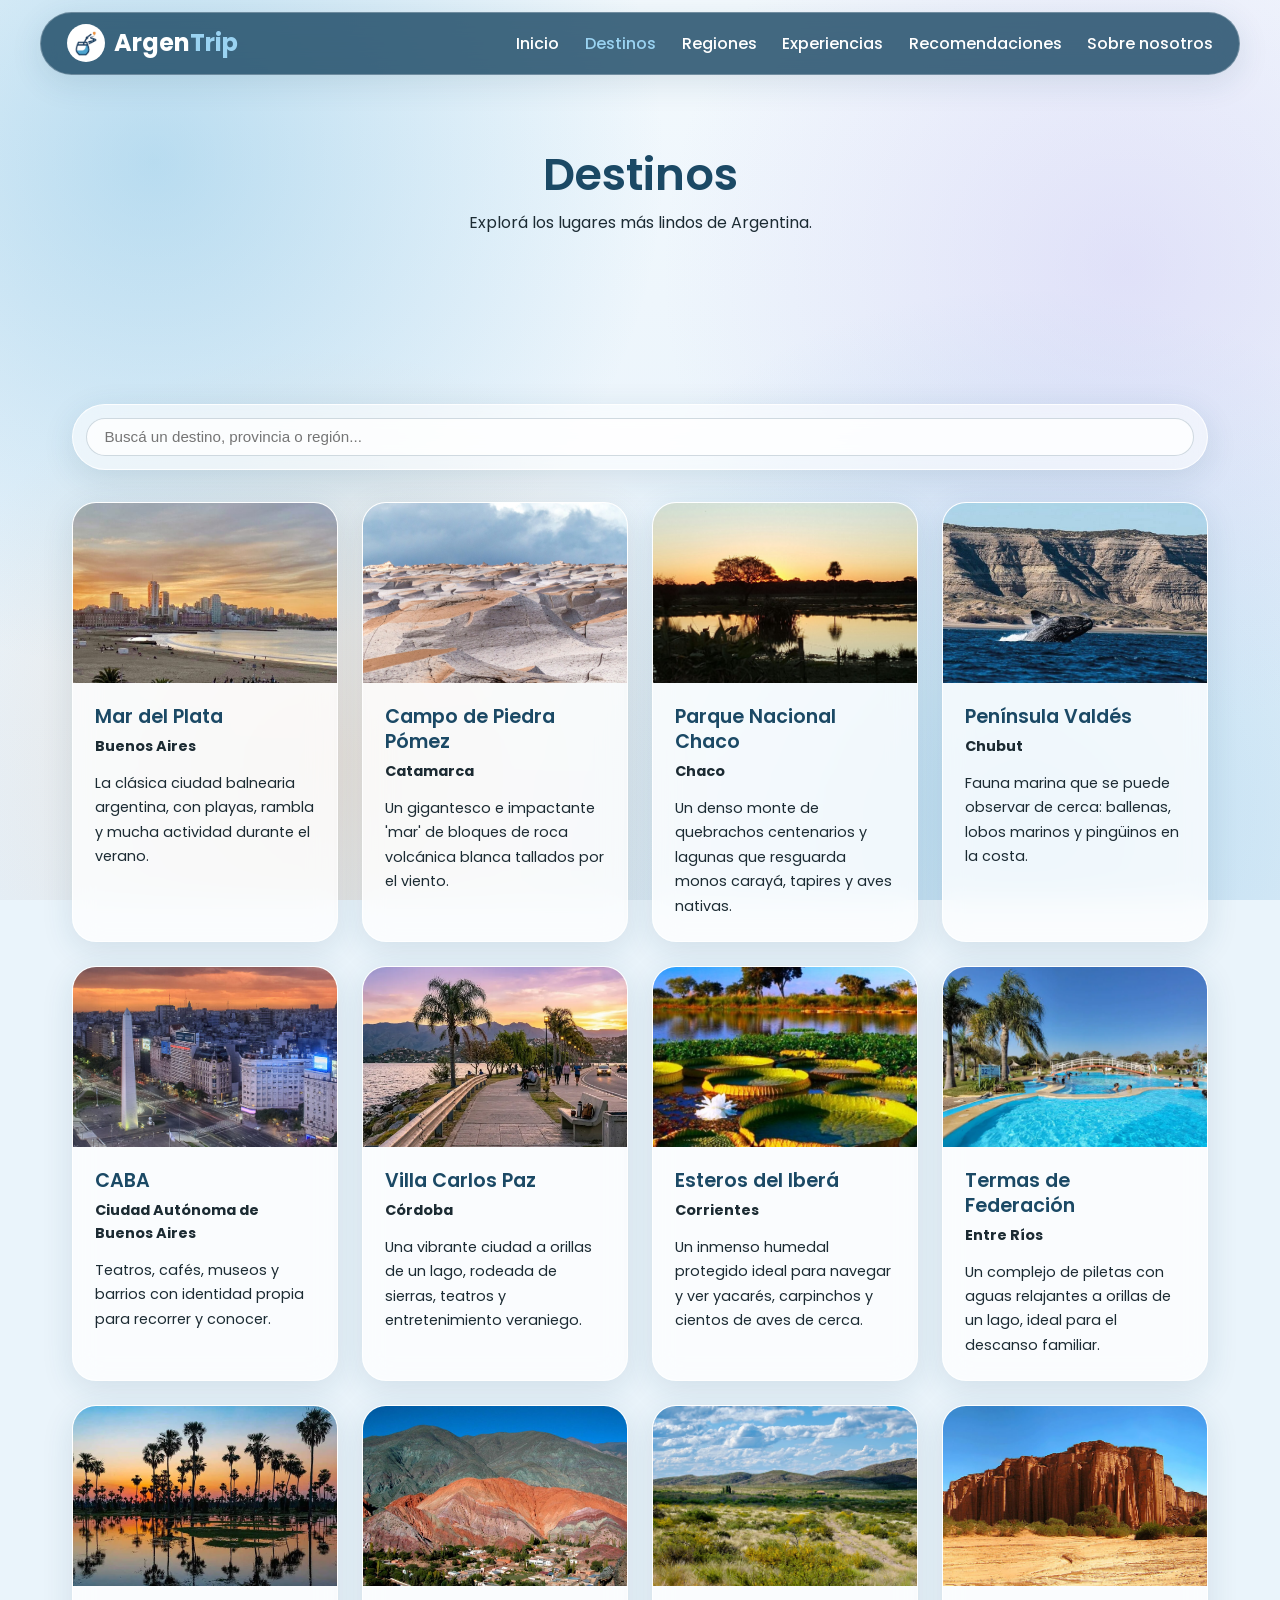
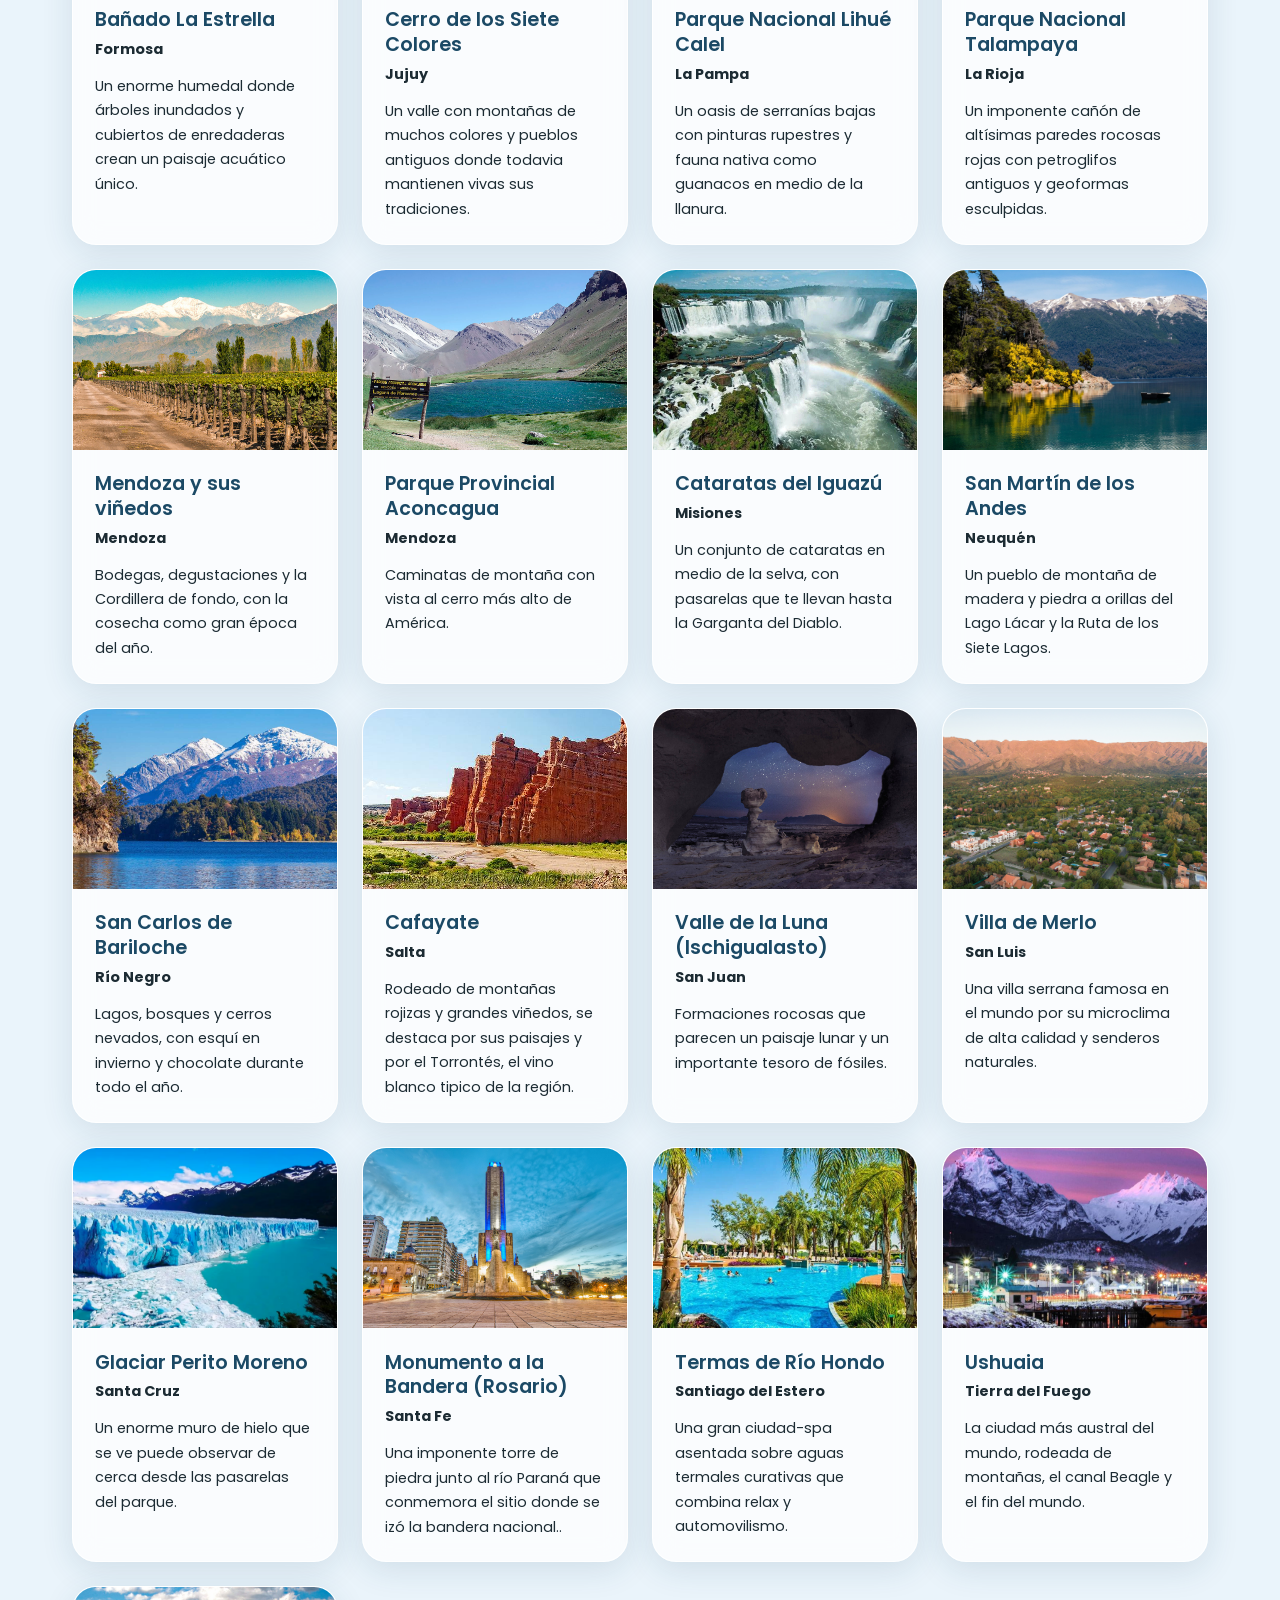
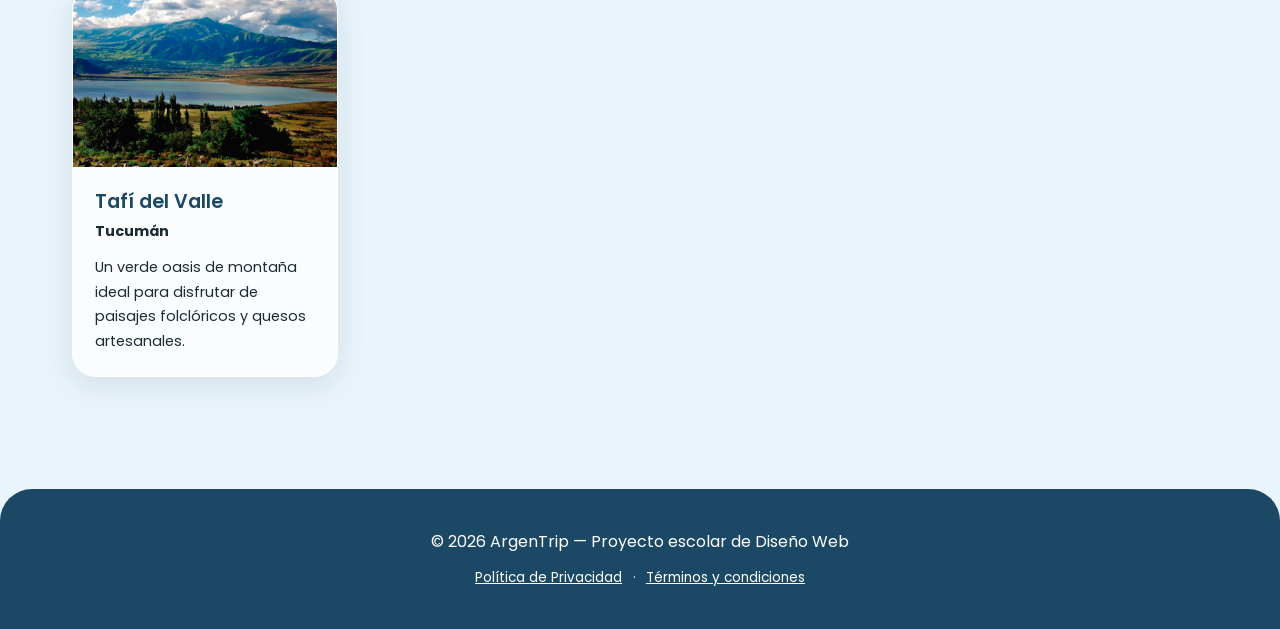
==== commit 8c1549a3: "logo e isotipo" ====
--- a/destinos.html
+++ b/destinos.html
@@ -4,7 +4,8 @@
 <meta charset="UTF-8">
 <meta name="viewport" content="width=device-width, initial-scale=1.0">
 <title>Destinos - ArgenTrip</title>
-<link rel="icon" href="img/favicon.ico">
+<link rel="icon" href="img/favicon.ico" sizes="any">
+<link rel="icon" type="image/png" href="img/favicon.png">
 <link rel="stylesheet" href="style.css">
 <link rel="preconnect" href="https://fonts.googleapis.com">
 <link rel="preconnect" href="https://fonts.gstatic.com" crossorigin>
@@ -14,7 +15,10 @@
 
 <header>
   <nav>
-    <a href="index.html" class="logo">ArgenTrip</a>
+    <a href="index.html" class="logo" aria-label="ArgenTrip, ir al inicio">
+  <span class="logo-icono"><img src="img/isotipo.png" alt=""></span>
+  <span class="logo-texto">Argen<span>Trip</span></span>
+</a>
     <button class="menu-toggle" aria-label="Abrir menú">☰</button>
     <ul class="nav-links">
       <li><a href="index.html">Inicio</a></li>
--- a/style.css
+++ b/style.css
@@ -154,7 +154,26 @@
   font-size: 1.5rem;
   font-weight: 700;
   color: var(--text-light);
-}
+  display: flex;
+  align-items: center;
+  gap: 0.6rem;
+}
+
+.logo-icono {
+  width: 38px;
+  height: 38px;
+  background: #fff;
+  border-radius: 50%;
+  display: flex;
+  align-items: center;
+  justify-content: center;
+  flex-shrink: 0;
+}
+
+.logo-icono img { width: 22px; height: auto; }
+
+.logo-texto { font-weight: 700; }
+.logo-texto span { color: #9AD3F2; }
 
 .nav-links {
   display: flex;
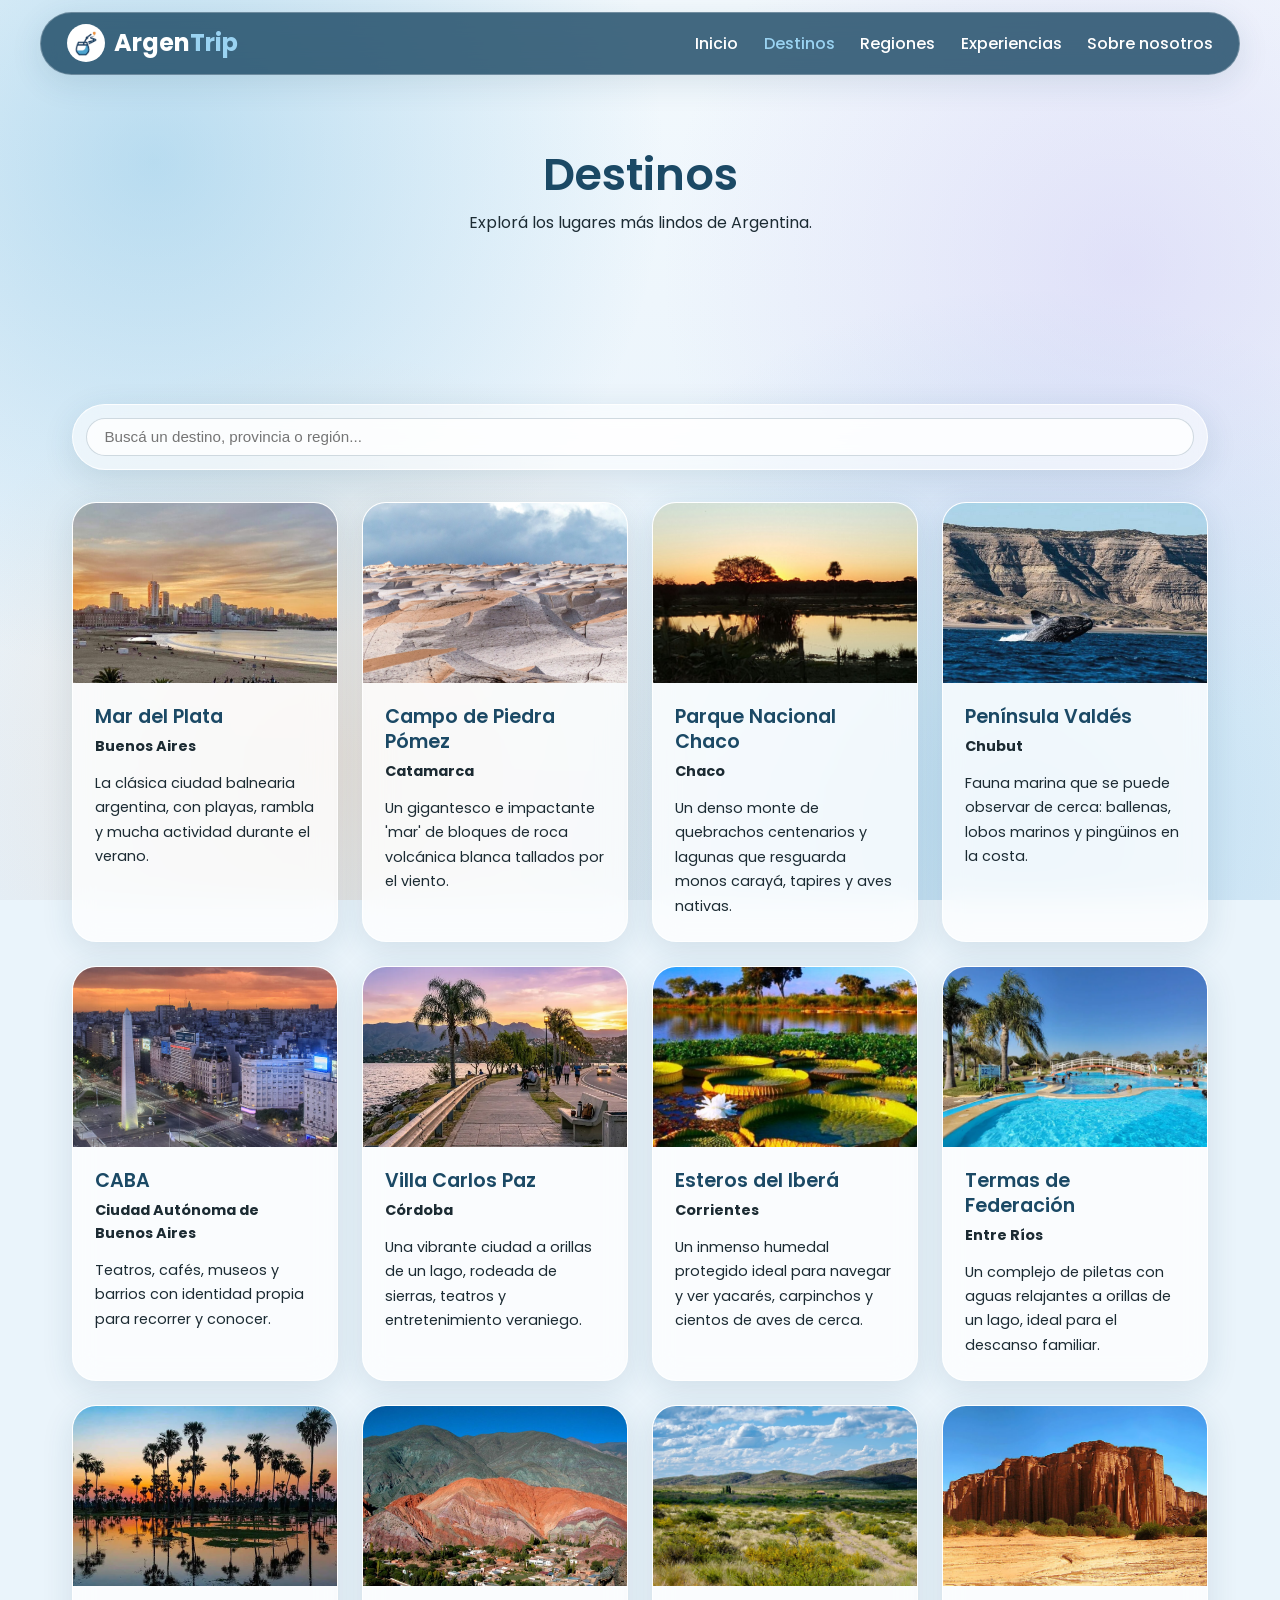
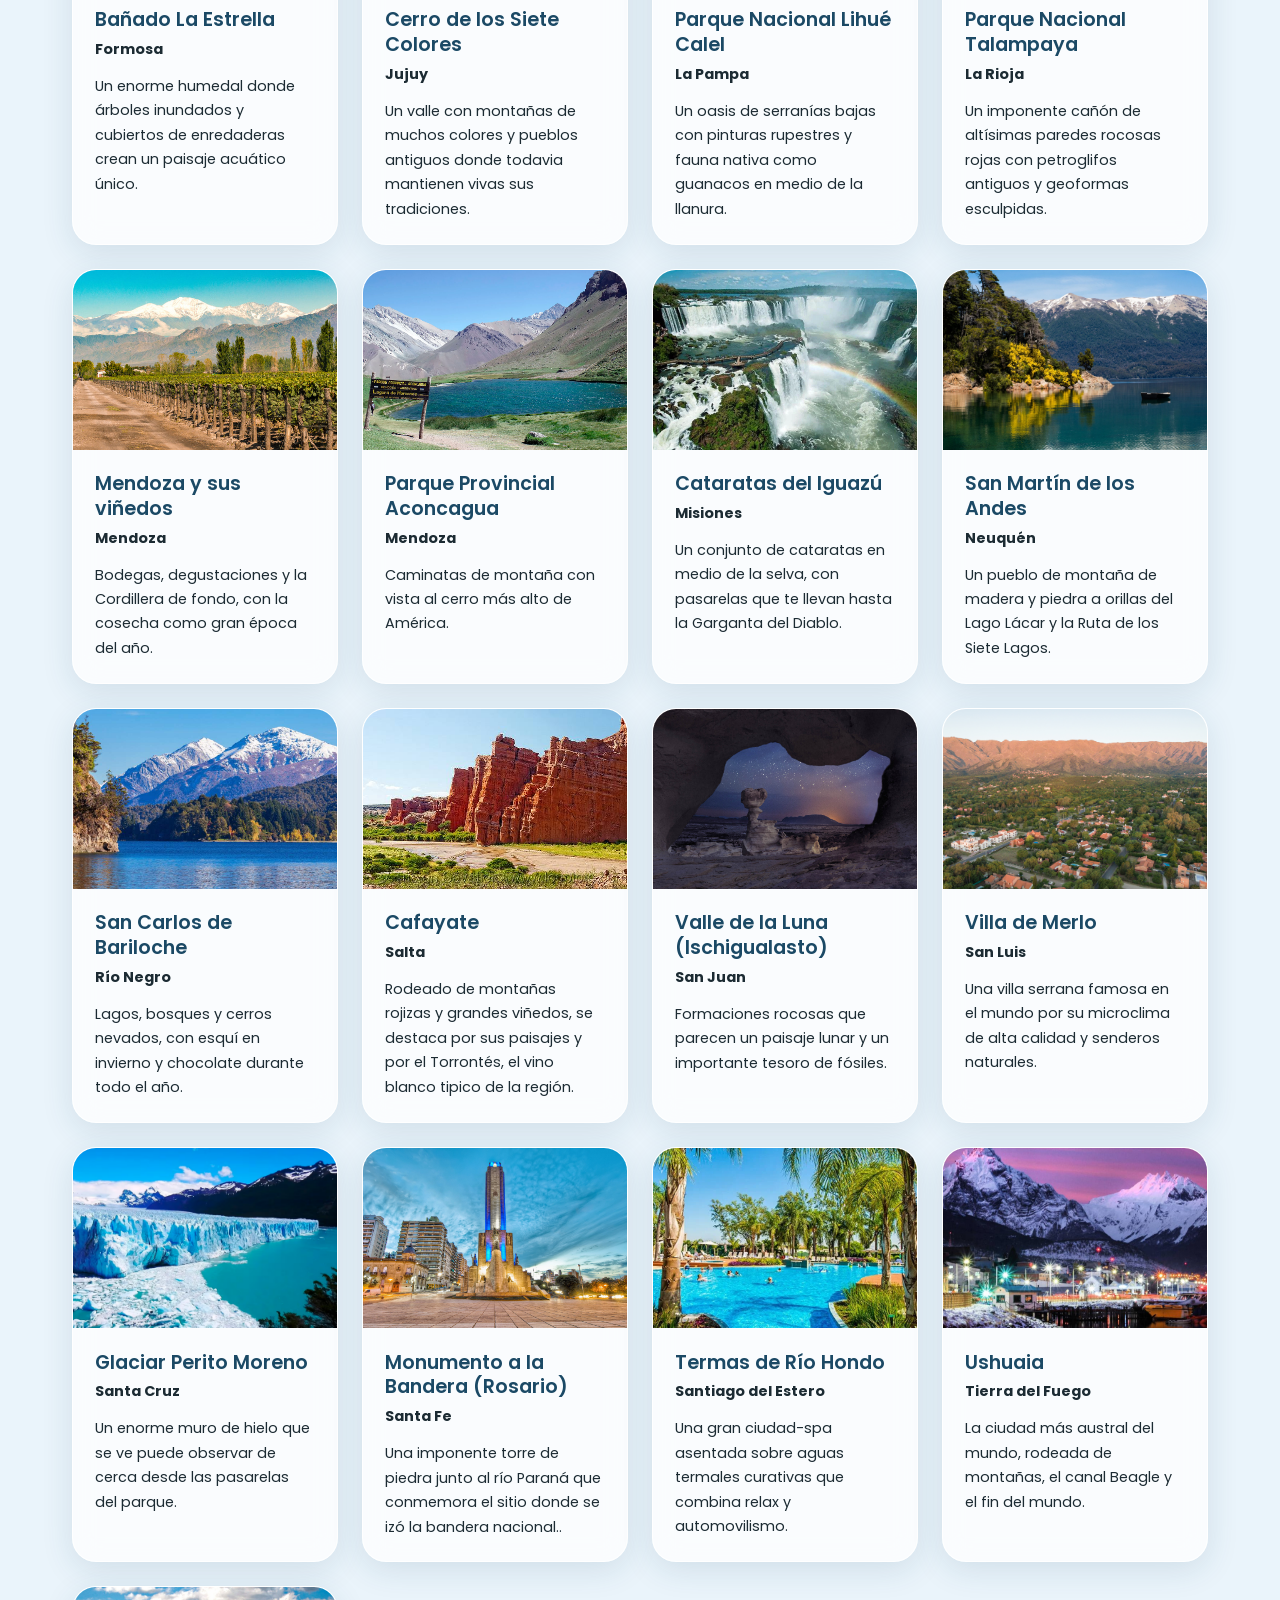
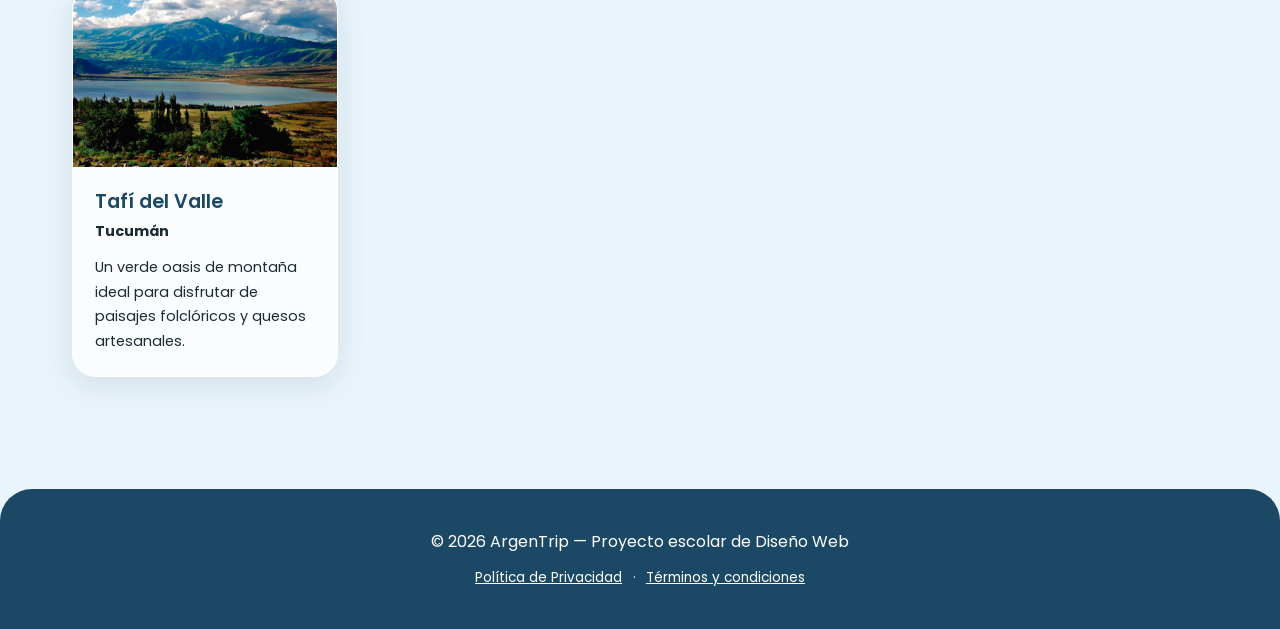
==== commit 2dfbf070: "chau recomendaciones" ====
--- a/destinos.html
+++ b/destinos.html
@@ -25,7 +25,6 @@
       <li><a href="destinos.html" class="active">Destinos</a></li>
       <li><a href="regiones.html">Regiones</a></li>
       <li><a href="experiencias.html">Experiencias</a></li>
-      <li><a href="recomendaciones.html">Recomendaciones</a></li>
       <li><a href="sobre-nosotros.html">Sobre nosotros</a></li>
     </ul>
   </nav>
--- a/style.css
+++ b/style.css
@@ -702,6 +702,32 @@
   * { transition: none !important; scroll-behavior: auto !important; }
 }
 
-#destinos-grid {
+#destinos-grid,
+#experiencias-grid {
   grid-template-columns: repeat(auto-fill, minmax(260px, 1fr));
+}
+
+/* Franja de datos al pie de la tarjeta de experiencias */
+.card-datos {
+  display: flex;
+  gap: 1.5rem;
+  margin-top: 1.2rem;
+  padding-top: 1rem;
+  border-top: 1px solid rgba(27, 73, 101, 0.15);
+}
+
+.card-datos div {
+  display: flex;
+  flex-direction: column;
+  gap: 0.15rem;
+}
+
+.card-datos span {
+  font-size: 0.75rem;
+  opacity: 0.7;
+}
+
+.card-datos strong {
+  font-size: 0.9rem;
+  color: var(--azul-profundo);
 }
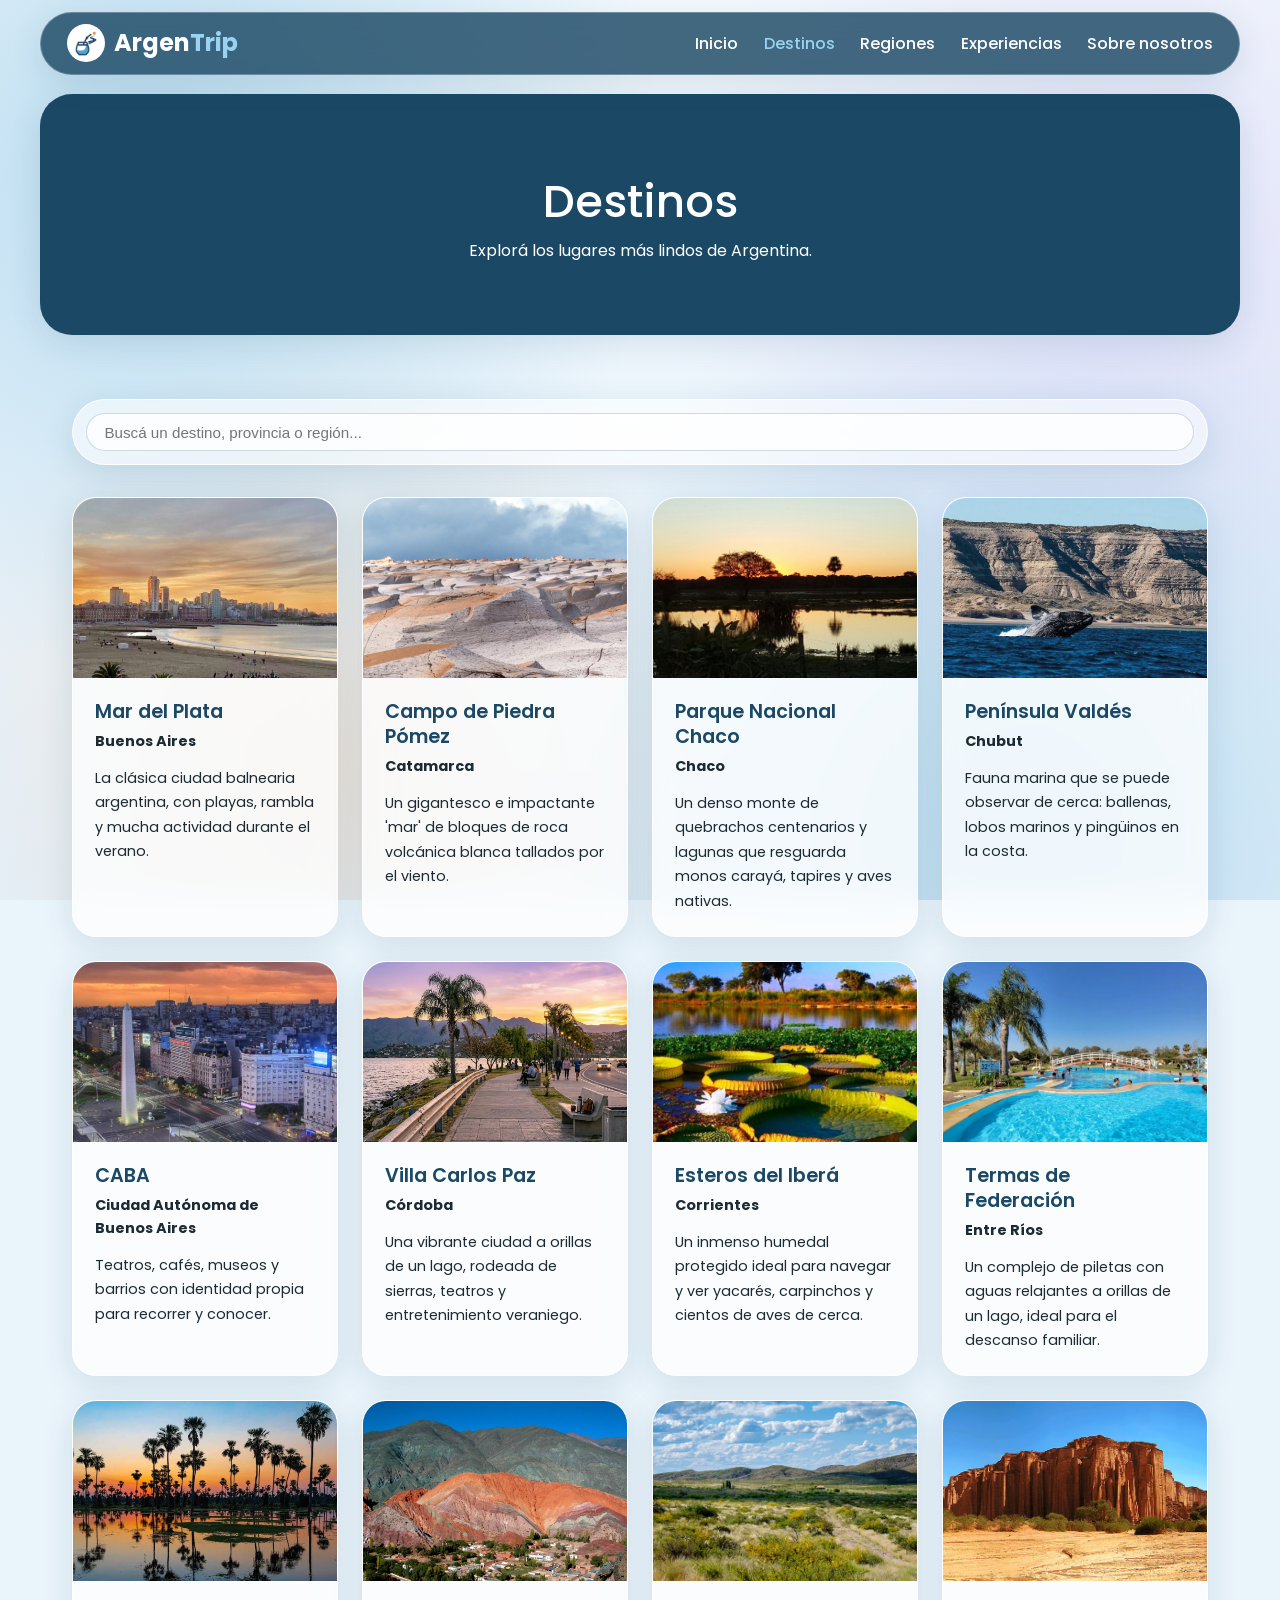
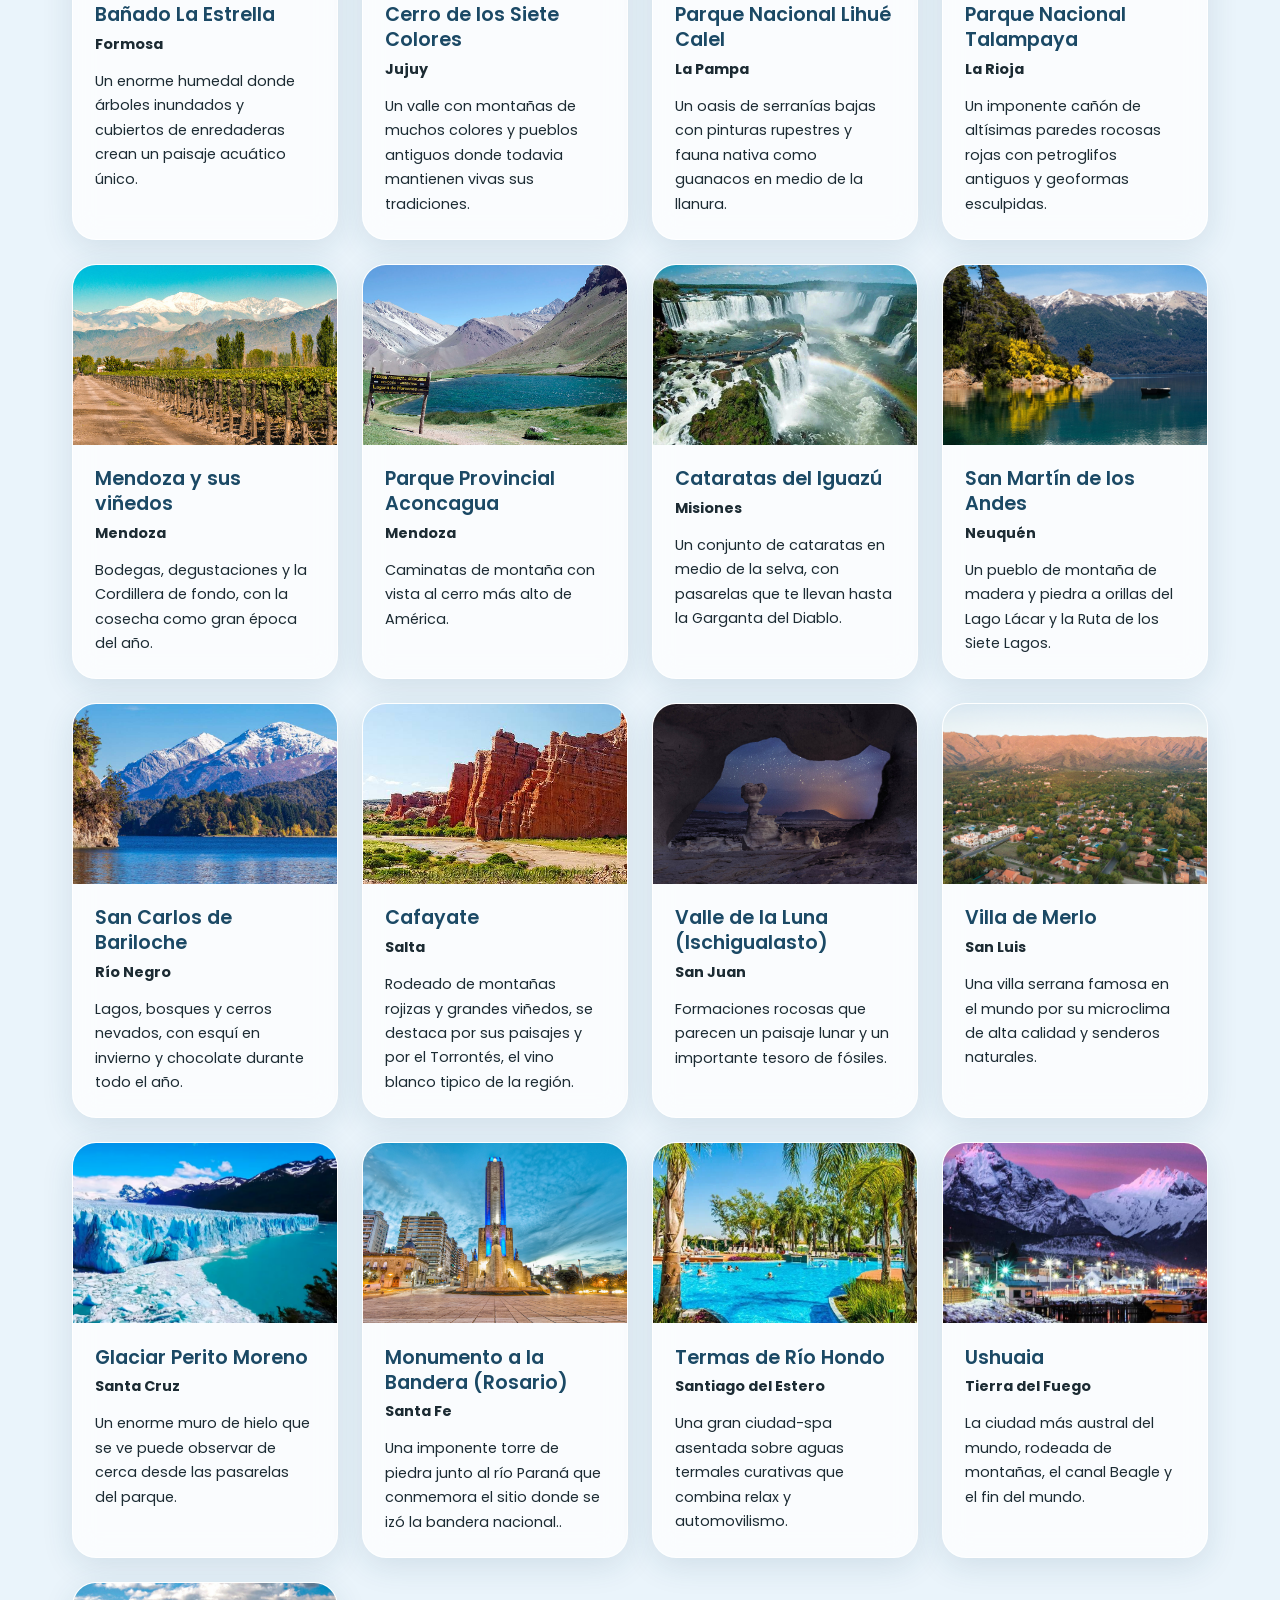
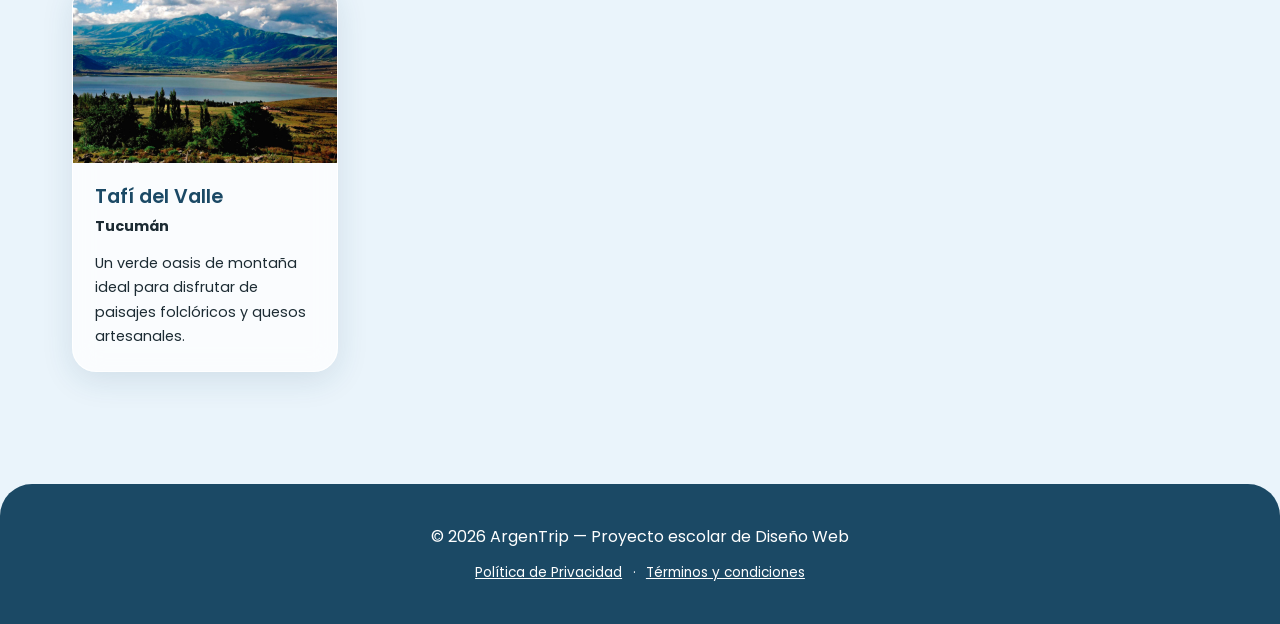
==== commit edc0be74: "sobre nosotros" ====
--- a/destinos.html
+++ b/destinos.html
@@ -31,12 +31,10 @@
 </header>
 
 <main>
-  <section class="intro">
-    <div class="section-intro">
-      <h1>Destinos</h1>
-      <p>Explorá los lugares más lindos de Argentina.</p>
-    </div>
-  </section>
+<section class="page-hero">
+  <h1>Destinos</h1>
+  <p>Explorá los lugares más lindos de Argentina.</p>
+</section>
 
 <section>
 <div class="filtros">
--- a/style.css
+++ b/style.css
@@ -730,4 +730,58 @@
 .card-datos strong {
   font-size: 0.9rem;
   color: var(--azul-profundo);
+}
+
+/* ===== SOBRE NOSOTROS: detalles ===== */
+.fundamentacion { text-align: center; }
+
+.fundamentacion .logo-grande {
+  width: min(260px, 70%);
+  margin: 0 auto 1.5rem;
+}
+
+.fundamentacion h2 { margin-bottom: 1.2rem; }
+
+.fundamentacion p {
+  max-width: 700px;
+  margin: 0 auto 1rem;
+}
+
+.integrante h3 { margin-bottom: 0.2rem; }
+
+.integrante .resena {
+  font-size: 0.9rem;
+  margin: 0.8rem 0;
+}
+
+.integrante .frase {
+  font-size: 0.9rem;
+  font-style: italic;
+  color: var(--azul-profundo);
+  margin: 1rem 0;
+}
+
+.avatar-img {
+  width: 100px;
+  height: 100px;
+  border-radius: 50%;
+  object-fit: cover;
+  margin: 0 auto 1rem;
+}
+
+.tecnologias {
+  display: flex;
+  flex-wrap: wrap;
+  justify-content: center;
+  gap: 0.4rem;
+}
+
+.tecnologias li {
+  font-size: 0.75rem;
+  font-weight: 600;
+  padding: 0.25rem 0.8rem;
+  border-radius: 999px;
+  color: var(--azul-profundo);
+  background: rgba(255, 255, 255, 0.7);
+  border: 1px solid rgba(27, 73, 101, 0.2);
 }
